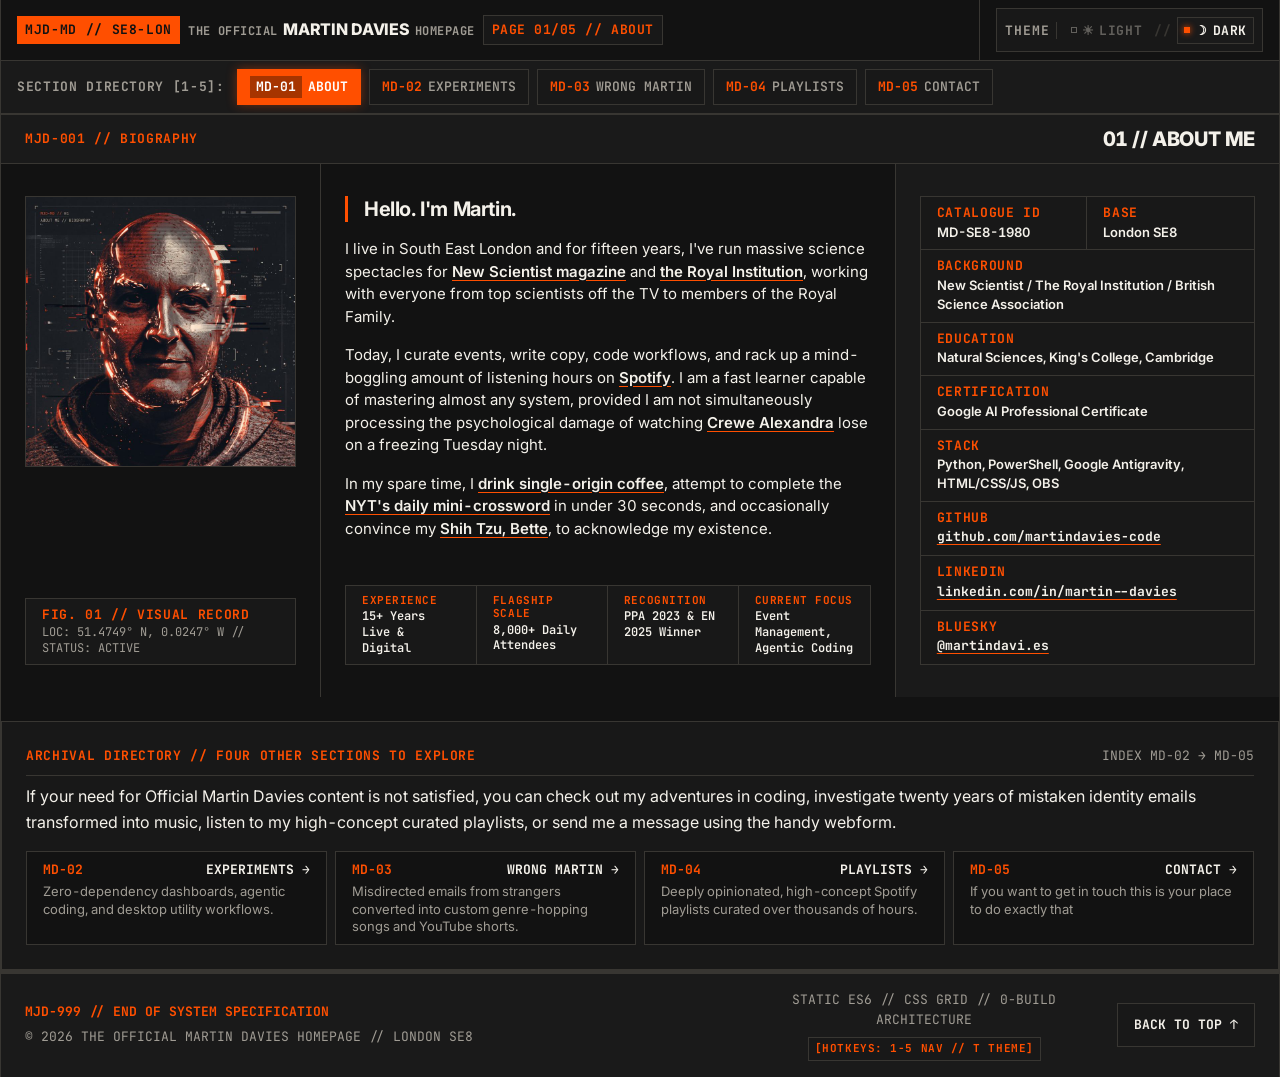
==== index.html @ 9c292e29 "fix(nav): normalise homepage links to root directory and strip /index.html from URL" ====
<!DOCTYPE html>
<html lang="en-GB" data-theme="dark">

<head>
  <meta charset="UTF-8">
  <meta name="viewport" content="width=device-width, initial-scale=1.0">
  <title>The Official Martin Davies Homepage [martindavi.es]</title>
  <meta name="description"
    content="The Official Martin Davies Homepage. London SE8. Science and technology event producer, AI workflow architect, and recipient of misdirected emails.">
  <meta name="theme-color" content="#121212">
  <link rel="canonical" href="https://martindavi.es/">
  <link rel="icon" type="image/jpeg" href="./assets/martin.jpg">
  <link rel="apple-touch-icon" href="./assets/martin.jpg">
  <meta property="og:type" content="website">
  <meta property="og:url" content="https://martindavi.es/">
  <meta property="og:title" content="The Official Martin Davies Homepage [martindavi.es]">
  <meta property="og:description"
    content="The Official Martin Davies Homepage. London SE8. Science and technology event producer, AI workflow architect, and recipient of misdirected emails.">
  <meta property="og:image" content="https://martindavi.es/assets/martin.jpg">
  <meta property="og:site_name" content="The Official Martin Davies Homepage">
  <meta name="twitter:card" content="summary_large_image">
  <meta name="twitter:title" content="The Official Martin Davies Homepage [martindavi.es]">
  <meta name="twitter:description"
    content="The Official Martin Davies Homepage. London SE8. Science and technology event producer, AI workflow architect, and recipient of misdirected emails.">
  <meta name="twitter:image" content="https://martindavi.es/assets/martin.jpg">
  <script type="application/ld+json">
  {
    "@context": "https://schema.org",
    "@type": "Person",
    "@id": "https://martindavi.es/#person",
    "name": "Martin Davies",
    "alternateName": ["Martin J. Davies", "MJD"],
    "url": "https://martindavi.es",
    "image": "https://martindavi.es/assets/martin.jpg",
    "jobTitle": "Head of Events, Content & Production",
    "description": "Head of Events, Content & Production with over 15 years of experience directing flagship science festivals like New Scientist Live and the Royal Institution public programme, alongside Python workflow automation and AI applications.",
    "address": {
      "@type": "PostalAddress",
      "addressLocality": "London",
      "postalCode": "SE8",
      "addressCountry": "GB"
    },
    "alumniOf": {
      "@type": "CollegeOrUniversity",
      "name": "King's College, University of Cambridge",
      "url": "https://www.kings.cam.ac.uk/"
    },
    "hasCredential": [
      {
        "@type": "EducationalOccupationalCredential",
        "name": "Google AI Professional Certificate",
        "credentialCategory": "Professional Certificate"
      }
    ],
    "pastAffiliation": [
      {
        "@type": "Organization",
        "name": "New Scientist",
        "url": "https://www.newscientist.com/"
      },
      {
        "@type": "Organization",
        "name": "The Royal Institution",
        "url": "https://www.rigb.org/"
      },
      {
        "@type": "Organization",
        "name": "British Science Association",
        "url": "https://www.britishscienceassociation.org/"
      }
    ],
    "award": [
      "Consumer Media Event of the Year (PPA Awards 2023) - New Scientist Live",
      "Best Consumer Show (Exhibition News Awards 2025) - New Scientist Live"
    ],
    "knowsAbout": [
      "Event Strategy, Curation & Production",
      "Science Communication & Public Programming",
      "New Scientist Live",
      "B2B Technology & AI Summits",
      "Content & Editorial Strategy",
      "Commercial & Financial Operations",
      "Python Workflow Automation",
      "Live & Hybrid Broadcast Production",
      "Natural Sciences"
    ],
    "sameAs": [
      "https://www.linkedin.com/in/martin--davies/",
      "https://bsky.app/profile/martindavi.es",
      "https://github.com/martindavies-code",
      "https://www.instagram.com/adogcalledbette/"
    ]
  }
  </script>
  <link rel="preconnect" href="https://fonts.googleapis.com">
  <link rel="preconnect" href="https://fonts.gstatic.com" crossorigin>
  <link
    href="https://fonts.googleapis.com/css2?family=Inter:wght@400;600;700;800&family=JetBrains+Mono:wght@400;500;700&display=swap"
    rel="stylesheet">
  <link rel="stylesheet" href="./css/styles.css">
  <script>
    if (typeof window !== 'undefined' && window.location && window.history && window.history.replaceState) {
      if (window.location.pathname.endsWith('/index.html')) {
        try {
          var cleanUrl = window.location.pathname.replace(/\/index\.html$/, '/') + window.location.search + window.location.hash;
          window.history.replaceState(null, '', cleanUrl);
        } catch (_) {}
      }
    }
  </script>
</head>

<body>
  <!-- Top Chassis & Industrial Header -->
  <header class="chassis-header" id="top">
    <div class="chassis-cell chassis-id">
      <span class="catalogue-tag">MJD-MD // SE8-LON</span>
      <h1 class="site-title"><span class="title-prefix">THE OFFICIAL</span> MARTIN DAVIES <span
          class="title-suffix">HOMEPAGE</span></h1>
      <span class="page-status-badge">PAGE 01/05 // ABOUT</span>
    </div>
    <nav class="chassis-cell chassis-nav" aria-label="Main Navigation">
      <span class="nav-dir-label">SECTION DIRECTORY [1-5]:</span>
      <a href="./" class="nav-link active" aria-current="page"><span class="nav-num">MD-01</span> ABOUT</a>
      <a href="./experiments.html" class="nav-link"><span class="nav-num">MD-02</span> EXPERIMENTS</a>
      <a href="./wrong-martin.html" class="nav-link"><span class="nav-num">MD-03</span> WRONG MARTIN</a>
      <a href="./playlists.html" class="nav-link"><span class="nav-num">MD-04</span> PLAYLISTS</a>
      <a href="./contact.html" class="nav-link"><span class="nav-num">MD-05</span> CONTACT</a>
    </nav>
    <div class="chassis-cell chassis-controls">
      <button id="theme-toggle" class="theme-toggle-btn" type="button" role="switch" aria-checked="true"
        aria-label="Dark mode active. Click to switch to light mode." title="Switch to light mode">
        <span class="theme-prefix">THEME</span>
        <span class="theme-switch-frame">
          <span class="theme-opt opt-light inactive" id="theme-opt-light">
            <span class="theme-led" aria-hidden="true"></span>
            <span class="opt-icon">&#9728;</span> LIGHT
          </span>
          <span class="theme-sep" aria-hidden="true">//</span>
          <span class="theme-opt opt-dark active" id="theme-opt-dark">
            <span class="theme-led" aria-hidden="true"></span>
            <span class="opt-icon">&#9789;</span> DARK
          </span>
        </span>
      </button>
    </div>
  </header>

  <main id="main-content">
    <!-- SECTION 01: ABOUT ME -->
    <section id="about" class="grid-section" data-cat="MJD-001">
      <div class="section-header">
        <span class="cat-num">MJD-001 // BIOGRAPHY</span>
        <h2>01 // ABOUT ME</h2>
      </div>

      <div class="about-grid">
        <!-- Column 1: Portrait Column -->
        <div class="about-portrait-col">
          <figure class="about-portrait">
            <img class="portrait-dark" src="./assets/martin.jpg"
              alt="Stylised glitch-art portrait of Martin Davies, bald with a stubbled beard, wearing a knitted hoodie"
              width="800" height="800" loading="lazy" decoding="async">
            <img class="portrait-light" src="./assets/martin-light.jpg"
              alt="Stylised glitch-art portrait of Martin Davies, bald with a stubbled beard, wearing a knitted hoodie, in light colours"
              width="800" height="800" loading="lazy" decoding="async">
          </figure>
          <div class="about-portrait-caption">
            <span class="caption-label">FIG. 01 // VISUAL RECORD</span>
            <span class="caption-meta">LOC: 51.4749&deg; N, 0.0247&deg; W // STATUS: ACTIVE</span>
          </div>
        </div>

        <!-- Column 2: Biography Text & Baseline Telemetry Strip -->
        <div class="about-bio-col">
          <div class="about-bio-body">
            <p class="lead">Hello. I'm Martin.</p>
            <p>
              I live in South East London and for fifteen years, I've run massive science spectacles for <a
                href="https://www.newscientist.com/" target="_blank" rel="noopener noreferrer">New Scientist magazine</a>
              and <a href="https://www.rigb.org/" target="_blank" rel="noopener noreferrer">the Royal Institution</a>,
              working with everyone from top scientists off the TV to members of the Royal Family.
            </p>
            <p>
              Today, I curate events, write copy, code workflows, and rack up a mind-boggling amount of listening hours on
              <a href="https://open.spotify.com/user/darcysarto?si=cfe6327275b54812" target="_blank"
                rel="noopener noreferrer">Spotify</a>. I am a fast learner capable of mastering almost any system,
              provided I am not simultaneously processing the psychological damage of watching <a
                href="https://www.crewealex.net/" target="_blank" rel="noopener noreferrer">Crewe Alexandra</a> lose on a
                freezing Tuesday night.
            </p>
            <p>
              In my spare time, I <a href="https://carnivalcoffee.co.uk/" target="_blank" rel="noopener noreferrer">drink
                single-origin coffee</a>, attempt to complete the <a href="https://www.nytimes.com/crosswords/game/mini"
                target="_blank" rel="noopener noreferrer">NYT's daily mini-crossword</a> in under 30 seconds, and
              occasionally convince my <a href="https://www.instagram.com/adogcalledbette/" target="_blank"
                rel="noopener noreferrer">Shih Tzu, Bette</a>, to acknowledge my existence.
            </p>
          </div>

          <!-- Bottom Telemetry Strip flush with column baselines -->
          <div class="about-telemetry-strip" aria-label="Professional Experience Readouts">
            <div class="telemetry-cell">
              <span class="telemetry-label">EXPERIENCE</span>
              <span class="telemetry-val">15+ Years Live &amp; Digital</span>
            </div>
            <div class="telemetry-cell">
              <span class="telemetry-label">FLAGSHIP SCALE</span>
              <span class="telemetry-val">8,000+ Daily Attendees</span>
            </div>
            <div class="telemetry-cell">
              <span class="telemetry-label">RECOGNITION</span>
              <span class="telemetry-val">PPA 2023 &amp; EN 2025 Winner</span>
            </div>
            <div class="telemetry-cell">
              <span class="telemetry-label">CURRENT FOCUS</span>
              <span class="telemetry-val">Event Management, Agentic Coding</span>
            </div>
          </div>
        </div>

        <!-- Column 3: Compressed Metadata Column -->
        <aside class="about-specs">
          <div class="spec-list">
            <div class="spec-row-split">
              <div class="spec-item">
                <span class="spec-label">CATALOGUE ID</span>
                <span class="spec-val">MD-SE8-1980</span>
              </div>
              <div class="spec-item">
                <span class="spec-label">BASE</span>
                <span class="spec-val">London SE8</span>
              </div>
            </div>
            <div class="spec-item spec-row-full">
              <span class="spec-label">BACKGROUND</span>
              <span class="spec-val">New Scientist / The Royal Institution / British Science Association</span>
            </div>
            <div class="spec-item spec-row-full">
              <span class="spec-label">EDUCATION</span>
              <span class="spec-val">Natural Sciences, King's College, Cambridge</span>
            </div>
            <div class="spec-item spec-row-full">
              <span class="spec-label">CERTIFICATION</span>
              <span class="spec-val">Google AI Professional Certificate</span>
            </div>
            <div class="spec-item spec-row-full">
              <span class="spec-label">STACK</span>
              <span class="spec-val">Python, PowerShell, Google Antigravity, HTML/CSS/JS, OBS</span>
            </div>
            <div class="spec-item spec-row-full">
              <span class="spec-label">GITHUB</span>
              <span class="spec-val"><a href="https://github.com/martindavies-code" target="_blank"
                  rel="noopener noreferrer">github.com/martindavies-code</a></span>
            </div>
            <div class="spec-item spec-row-full">
              <span class="spec-label">LINKEDIN</span>
              <span class="spec-val"><a href="https://www.linkedin.com/in/martin--davies/" target="_blank"
                  rel="noopener noreferrer">linkedin.com/in/martin--davies</a></span>
            </div>
            <div class="spec-item">
              <span class="spec-label">BLUESKY</span>
              <span class="spec-val"><a href="https://bsky.app/profile/martindavi.es" target="_blank"
                  rel="noopener noreferrer">@martindavi.es</a></span>
            </div>
          </div>
        </aside>
      </div>

      <!-- SECTION DIRECTORY GUIDE BOX -->
      <div class="directory-guide-box">
        <div class="dir-header">
          <span class="dir-title">ARCHIVAL DIRECTORY // FOUR OTHER SECTIONS TO EXPLORE</span>
          <span class="dir-meta">INDEX MD-02 &rarr; MD-05</span>
        </div>
        <p>
          If your need for Official Martin Davies content is not satisfied, you can check out my adventures in coding,
          investigate twenty years of mistaken identity emails transformed into music, listen to my high-concept curated
          playlists, or send me a message using the handy webform.
        </p>
        <div class="directory-links-grid">
          <a href="./experiments.html" class="dir-card-link">
            <div class="dir-card-top">
              <span class="dir-card-code">MD-02</span>
              <span class="dir-card-name">EXPERIMENTS &rarr;</span>
            </div>
            <span class="dir-card-desc">Zero-dependency dashboards, agentic coding, and desktop utility
              workflows.</span>
          </a>
          <a href="./wrong-martin.html" class="dir-card-link">
            <div class="dir-card-top">
              <span class="dir-card-code">MD-03</span>
              <span class="dir-card-name">WRONG MARTIN &rarr;</span>
            </div>
            <span class="dir-card-desc">Misdirected emails from strangers converted into custom genre-hopping songs and
              YouTube shorts.</span>
          </a>
          <a href="./playlists.html" class="dir-card-link">
            <div class="dir-card-top">
              <span class="dir-card-code">MD-04</span>
              <span class="dir-card-name">PLAYLISTS &rarr;</span>
            </div>
            <span class="dir-card-desc">Deeply opinionated, high-concept Spotify playlists curated over thousands of
              hours.</span>
          </a>
          <a href="./contact.html" class="dir-card-link">
            <div class="dir-card-top">
              <span class="dir-card-code">MD-05</span>
              <span class="dir-card-name">CONTACT &rarr;</span>
            </div>
            <span class="dir-card-desc">If you want to get in touch this is your place to do exactly that</span>
          </a>
        </div>
      </div>
    </section>
  </main>

  <!-- Technical Footer -->
  <footer class="chassis-footer">
    <div class="footer-left">
      <span class="footer-cat">MJD-999 // END OF SYSTEM SPECIFICATION</span>
      <span class="footer-copy">&copy; 2026 THE OFFICIAL MARTIN DAVIES HOMEPAGE // LONDON SE8</span>
    </div>
    <div class="footer-center">
      <span class="footer-tech">STATIC ES6 // CSS GRID // 0-BUILD ARCHITECTURE</span>
      <span class="footer-key-badge" aria-label="Keyboard shortcuts: Press keys 1 through 5 for navigation, T for theme toggle">[HOTKEYS: 1-5 NAV // T THEME]</span>
    </div>
    <div class="footer-right">
      <a href="#top" class="back-to-top">BACK TO TOP &uarr;</a>
    </div>
  </footer>

  <script src="./js/app.js"></script>
</body>

</html>
---- css/styles.css ----
/* ==========================================================================
   MJD-MD-000 // STYLESHEET SPECIFICATION
   Aesthetic: Bauhaus / 1980s Factory Records / Cassette Futurism
   Zero-bloat, strict 4-level type scale, 4-step spacing, zero-radius
   ========================================================================== */

/* --- Strict Design Tokens --- */
:root {
  /* 4-Step Spacing Scale (8px, 16px, 24px, 32px) */
  --space-xs: 8px;
  --space-sm: 16px;
  --space-md: 24px;
  --space-lg: 32px;

  /* 4-Level Typography Scale */
  --text-title: clamp(1.75rem, 3.5vw, 2.5rem);       /* Page Titles / Primary Section Headers */
  --text-header: clamp(1.1rem, 2vw, 1.25rem);        /* Section Subheaders / Card Titles */
  --text-body: 1rem;                                 /* Base Body / Narrative Prose */
  --text-caption: 0.8125rem;                         /* Monospace Badges, Metadata, Buttons, Tags */

  /* Cohesive Editorial Palette (Light Mode: Warm Archival Paper) */
  --bg-primary: #F4F1EA;
  --bg-secondary: #EAE5DB;
  --bg-card: #FAF8F3;
  --ink-primary: #121212;
  --ink-secondary: #4A4843;
  --border-color: #121212;
  --accent: #FF4F00;                                 /* International Orange */
  --accent-contrast: #FFFFFF;
  --signal-ok: #008F5A;
  --signal-err: #D92B2B;

  /* Typography Stacks */
  --font-sans: 'Inter', -apple-system, BlinkMacSystemFont, 'Helvetica Neue', Arial, sans-serif;
  --font-mono: 'JetBrains Mono', 'SFMono-Regular', Consolas, 'Courier New', monospace;
  --transition-fast: 0.15s ease-in-out;
}

[data-theme="dark"] {
  --bg-primary: #121212;
  --bg-secondary: #1A1A1A;
  --bg-card: #181818;
  --ink-primary: #F4F1EA;
  --ink-secondary: #A09C94;
  --border-color: #383632;
  --accent: #FF4F00;
  --accent-contrast: #121212;
  --signal-ok: #10B981;
  --signal-err: #EF4444;
}

/* --- Global Reset & Strict Bauhaus Enforcement --- */
*, *::before, *::after {
  box-sizing: border-box;
  margin: 0;
  padding: 0;
  border-radius: 0 !important; /* Strict Bauhaus zero-radius */
}

html {
  font-size: 16px;
  scroll-behavior: smooth;
  scroll-padding-top: 60px;
  background-color: var(--bg-primary);
  color: var(--ink-primary);
  overflow-x: hidden;
}

body {
  font-family: var(--font-sans);
  background-color: var(--bg-primary);
  color: var(--ink-primary);
  line-height: 1.6;
  -webkit-font-smoothing: antialiased;
  -moz-osx-font-smoothing: grayscale;
  border-left: 1px solid var(--border-color);
  border-right: 1px solid var(--border-color);
  max-width: 1440px;
  margin: 0 auto;
  min-height: 100vh;
  display: flex;
  flex-direction: column;
  overflow-x: hidden;
  font-variant-numeric: tabular-nums;
}

/* --- Global Utility Classes --- */
.hidden {
  display: none !important;
}

/* --- Chassis Header Bar --- */
.chassis-header {
  position: sticky;
  top: 0;
  z-index: 1000;
  display: grid;
  grid-template-columns: minmax(0, 1fr) auto;
  align-items: stretch;
  background-color: var(--bg-primary);
  border-bottom: 2px solid var(--border-color);
}

.chassis-cell {
  display: flex;
  align-items: center;
  padding: var(--space-xs) var(--space-sm);
  border-right: 1px solid var(--border-color);
}

.chassis-cell:last-child {
  border-right: none;
}

.chassis-id {
  grid-column: 1;
  grid-row: 1;
  gap: var(--space-xs);
  min-width: 0;
}

.chassis-controls {
  grid-column: 2;
  grid-row: 1;
  border-right: none;
  flex-shrink: 0;
  justify-content: flex-end;
}

.catalogue-tag {
  font-family: var(--font-mono);
  font-size: var(--text-caption);
  font-weight: 700;
  background-color: var(--accent);
  color: var(--accent-contrast);
  padding: 4px var(--space-xs);
  letter-spacing: 0.05em;
  white-space: nowrap;
}

.site-title {
  margin: 0;
  font-family: var(--font-sans);
  font-size: var(--text-body);
  font-weight: 800;
  letter-spacing: -0.02em;
  white-space: nowrap;
  display: inline-flex;
  align-items: baseline;
  gap: 0.35em;
  line-height: 1.2;
}

.site-title .title-prefix,
.site-title .title-suffix {
  font-family: var(--font-mono);
  font-size: 0.75em;
  font-weight: 700;
  color: var(--ink-secondary);
  letter-spacing: 0.04em;
}

/* --- Industrial Navigation Bar & Tab Architecture --- */
.chassis-nav {
  grid-column: 1 / -1;
  grid-row: 2;
  border-top: 1px solid var(--border-color);
  border-right: none;
  padding: 8px var(--space-sm);
  gap: var(--space-xs);
  display: flex;
  align-items: center;
  overflow-x: auto;
  white-space: nowrap;
  scrollbar-width: none;
  -ms-overflow-style: none;
  background-color: var(--bg-secondary);
}

.chassis-nav::-webkit-scrollbar {
  display: none;
  width: 0;
  height: 0;
}

.nav-dir-label {
  font-family: var(--font-mono);
  font-size: var(--text-caption);
  font-weight: 700;
  color: var(--ink-secondary);
  letter-spacing: 0.05em;
  padding-right: 4px;
  -webkit-user-select: none;
  user-select: none;
}

.nav-link {
  font-family: var(--font-mono);
  font-size: var(--text-caption);
  font-weight: 600;
  color: var(--ink-secondary);
  text-decoration: none;
  display: inline-flex;
  align-items: center;
  gap: 6px;
  min-height: 36px;
  padding: 4px 12px;
  border: 1px solid var(--border-color);
  background-color: var(--bg-card);
  transition: all var(--transition-fast);
}

.nav-link .nav-num {
  color: var(--accent);
  font-weight: 700;
}

.nav-link:hover, .nav-link:focus {
  color: var(--ink-primary);
  border-color: var(--accent);
  background-color: var(--bg-primary);
}

/* High-Contrast Prominent Active Page Highlight */
.nav-link.active,
.nav-link[aria-current="page"] {
  background-color: var(--accent) !important;
  color: #FFFFFF !important;
  border-color: var(--accent) !important;
  font-weight: 700;
  box-shadow: 0 0 10px rgba(255, 79, 0, 0.4);
}

.nav-link.active .nav-num,
.nav-link[aria-current="page"] .nav-num {
  color: #FFFFFF !important;
  background-color: rgba(0, 0, 0, 0.35);
  padding: 1px 6px;
}

/* Active Page Badge in Chassis Header */
.page-status-badge {
  font-family: var(--font-mono);
  font-size: var(--text-caption);
  font-weight: 700;
  background-color: var(--bg-card);
  color: var(--accent);
  border: 1px solid var(--border-color);
  padding: 4px var(--space-xs);
  letter-spacing: 0.04em;
  white-space: nowrap;
}

/* About Page: Section Directory Guide Box */
.directory-guide-box {
  grid-column: 1 / -1;
  margin-top: var(--space-md);
  padding: var(--space-md);
  border: 1px solid var(--border-color);
  background-color: var(--bg-card);
}

.directory-guide-box .dir-header {
  display: flex;
  justify-content: space-between;
  align-items: center;
  margin-bottom: var(--space-xs);
  border-bottom: 1px solid var(--border-color);
  padding-bottom: var(--space-xs);
}

.directory-guide-box .dir-title {
  font-family: var(--font-mono);
  font-size: var(--text-caption);
  font-weight: 700;
  color: var(--accent);
  letter-spacing: 0.05em;
}

.directory-guide-box .dir-meta {
  font-family: var(--font-mono);
  font-size: var(--text-caption);
  color: var(--ink-secondary);
}

.directory-guide-box p {
  font-size: var(--text-body);
  line-height: 1.6;
  color: var(--ink-primary);
  margin-bottom: var(--space-sm);
}

.directory-links-grid {
  display: grid;
  grid-template-columns: repeat(auto-fit, minmax(220px, 1fr));
  gap: var(--space-xs);
}

.dir-card-link {
  display: flex;
  flex-direction: column;
  padding: var(--space-xs) var(--space-sm);
  border: 1px solid var(--border-color);
  background-color: var(--bg-primary);
  text-decoration: none;
  transition: all var(--transition-fast);
}

.dir-card-link:hover {
  border-color: var(--accent);
  background-color: var(--bg-secondary);
}

.dir-card-link .dir-card-top {
  display: flex;
  justify-content: space-between;
  align-items: baseline;
  margin-bottom: 2px;
}

.dir-card-link .dir-card-code {
  font-family: var(--font-mono);
  font-size: var(--text-caption);
  font-weight: 700;
  color: var(--accent);
}

.dir-card-link .dir-card-name {
  font-family: var(--font-mono);
  font-size: var(--text-caption);
  font-weight: 700;
  color: var(--ink-primary);
}

.dir-card-link .dir-card-desc {
  font-size: 0.8125rem;
  color: var(--ink-secondary);
  line-height: 1.35;
}

/* Mechanical Theme Toggle Button (44px hit area) */
.theme-toggle-btn {
  font-family: var(--font-mono);
  font-size: var(--text-caption);
  font-weight: 700;
  background: var(--bg-card);
  color: var(--ink-primary);
  border: 1px solid var(--border-color);
  min-height: 44px;
  padding: 0 var(--space-xs);
  cursor: pointer;
  display: inline-flex;
  align-items: center;
  gap: 8px;
  letter-spacing: 0.05em;
  transition: border-color var(--transition-fast), background-color var(--transition-fast);
}

.theme-toggle-btn:hover,
.theme-toggle-btn:focus-visible {
  border-color: var(--accent);
  outline: none;
}

.theme-prefix {
  font-size: var(--text-caption);
  color: var(--ink-secondary);
  letter-spacing: 0.08em;
  padding-right: 6px;
  border-right: 1px solid var(--border-color);
  -webkit-user-select: none;
  user-select: none;
}

.theme-switch-frame {
  display: inline-flex;
  align-items: center;
  gap: 6px;
}

.theme-opt {
  display: inline-flex;
  align-items: center;
  gap: 5px;
  padding: 4px 6px;
  font-size: var(--text-caption);
  letter-spacing: 0.04em;
  transition: all var(--transition-fast);
  -webkit-user-select: none;
  user-select: none;
}

.theme-opt.active {
  color: var(--ink-primary);
  background-color: var(--bg-secondary);
  border: 1px solid var(--border-color);
}

.theme-opt.inactive {
  color: var(--ink-secondary);
  opacity: 0.55;
}

.theme-toggle-btn:hover .theme-opt.inactive {
  opacity: 1;
  color: var(--accent);
}

.theme-led {
  display: inline-block;
  width: 6px;
  height: 6px;
  background-color: transparent;
  border: 1px solid var(--ink-secondary);
  transition: all var(--transition-fast);
}

.theme-opt.active .theme-led {
  background-color: var(--accent);
  border-color: var(--accent);
  box-shadow: 0 0 6px var(--accent);
}

.opt-icon {
  font-size: 1em;
  line-height: 1;
}

.theme-sep {
  color: var(--border-color);
  font-size: var(--text-caption);
  -webkit-user-select: none;
  user-select: none;
}

/* --- Main Layout & Grid Sections --- */
main {
  flex: 1;
}

.grid-section {
  border-bottom: 2px solid var(--border-color);
}

/* --- Uniform Section Intros --- */
.section-header {
  display: flex;
  justify-content: space-between;
  align-items: center;
  padding: var(--space-xs) var(--space-md);
  background-color: var(--bg-secondary);
  border-bottom: 1px solid var(--border-color);
  font-family: var(--font-mono);
}

.section-header .cat-num {
  font-size: var(--text-caption);
  font-weight: 700;
  color: var(--accent);
  letter-spacing: 0.05em;
}

.section-header h2 {
  font-family: var(--font-sans);
  font-size: var(--text-header);
  font-weight: 800;
  letter-spacing: -0.02em;
  text-transform: uppercase;
}

.section-intro {
  padding: var(--space-md) var(--space-lg) var(--space-sm);
  background-color: var(--bg-primary);
  border-bottom: 1px solid var(--border-color);
}

.intro-top {
  display: flex;
  justify-content: space-between;
  align-items: center;
  margin-bottom: var(--space-xs);
}

.section-intro .cat-num {
  font-family: var(--font-mono);
  font-size: var(--text-caption);
  font-weight: 700;
  color: var(--accent);
  letter-spacing: 0.05em;
  display: block;
}

.section-intro h2 {
  font-family: var(--font-sans);
  font-size: var(--text-title);
  font-weight: 800;
  letter-spacing: -0.04em;
  text-transform: uppercase;
  margin-bottom: var(--space-xs);
  line-height: 1.1;
  color: var(--ink-primary);
}

.section-intro p {
  font-size: var(--text-body);
  color: var(--ink-primary);
  line-height: 1.65;
  max-width: 82ch;
}

.section-intro code {
  font-family: var(--font-mono);
  font-size: var(--text-caption);
  background-color: var(--bg-secondary);
  color: var(--accent);
  padding: 2px 6px;
  border: 1px solid var(--border-color);
  font-weight: 600;
}

.mono-meta {
  font-family: var(--font-mono);
  font-size: var(--text-caption);
  color: var(--ink-secondary);
  font-weight: 600;
}

.status-indicator {
  font-family: var(--font-mono);
  font-size: var(--text-caption);
  font-weight: 600;
  display: inline-flex;
  align-items: center;
  gap: 6px;
}

.status-indicator::before {
  content: '';
  display: inline-block;
  width: 6px;
  height: 6px;
  background-color: var(--signal-ok);
}

/* --- Section 01: About Grid Layout & Spec List --- */
/* --- Section 01: About Grid Layout & Spec List --- */
.about-grid {
  display: grid;
  grid-template-columns: minmax(260px, 320px) minmax(0, 1.8fr) minmax(280px, 1.2fr);
  align-items: stretch;
  background-color: var(--bg-primary);
}

/* Column 1: Portrait Column */
.about-portrait-col {
  border-right: 1px solid var(--border-color);
  padding: var(--space-lg) var(--space-md);
  background-color: var(--bg-primary);
  display: flex;
  flex-direction: column;
  justify-content: space-between;
  gap: var(--space-md);
}

.about-portrait {
  margin: 0;
  width: 100%;
  border: 1px solid var(--border-color);
  background-color: var(--bg-card);
}

.about-portrait img {
  display: block;
  width: 100%;
  height: auto;
  aspect-ratio: 1 / 1;
  object-fit: cover;
}

.about-portrait-caption {
  border: 1px solid var(--border-color);
  background-color: var(--bg-card);
  padding: var(--space-xs) var(--space-sm);
  display: flex;
  flex-direction: column;
  gap: 2px;
}

.caption-label {
  font-family: var(--font-mono);
  font-size: var(--text-caption);
  font-weight: 700;
  color: var(--accent);
  letter-spacing: 0.05em;
  line-height: 1.2;
}

.caption-meta {
  font-family: var(--font-mono);
  font-size: 0.75rem;
  color: var(--ink-secondary);
  line-height: 1.3;
}

/* Column 2: Biography Text & Horizontal Telemetry Strip */
.about-bio-col {
  border-right: 1px solid var(--border-color);
  padding: var(--space-lg) var(--space-md);
  background-color: var(--bg-primary);
  display: flex;
  flex-direction: column;
  justify-content: space-between;
  gap: var(--space-md);
}

.about-bio-body {
  display: flex;
  flex-direction: column;
  gap: var(--space-sm);
}

.about-bio-body p {
  font-size: 0.9375rem;
  line-height: 1.5;
  color: var(--ink-primary);
}

.about-bio-body .lead {
  font-size: var(--text-header);
  font-weight: 700;
  line-height: 1.3;
  letter-spacing: -0.02em;
  color: var(--ink-primary);
  border-left: 3px solid var(--accent);
  padding-left: var(--space-sm);
}

.about-bio-body a {
  color: var(--ink-primary);
  text-decoration: underline;
  text-decoration-color: var(--accent);
  text-underline-offset: 3px;
  font-weight: 600;
  transition: color var(--transition-fast), text-decoration-color var(--transition-fast);
}

.about-bio-body a:hover {
  color: var(--accent);
}

/* Telemetry Strip */
.about-telemetry-strip {
  display: grid;
  grid-template-columns: repeat(4, 1fr);
  border: 1px solid var(--border-color);
  background-color: var(--bg-card);
  width: 100%;
}

.telemetry-cell {
  padding: var(--space-xs) var(--space-sm);
  border-right: 1px solid var(--border-color);
  display: flex;
  flex-direction: column;
  gap: 2px;
}

.telemetry-cell:last-child {
  border-right: none;
}

.telemetry-label {
  font-family: var(--font-mono);
  font-size: 0.6875rem;
  font-weight: 700;
  color: var(--accent);
  letter-spacing: 0.05em;
  line-height: 1.2;
}

.telemetry-val {
  font-family: var(--font-mono);
  font-size: 0.75rem;
  font-weight: 600;
  color: var(--ink-primary);
  line-height: 1.3;
}

/* Column 3: Metadata Specs Panel */
.about-specs {
  padding: var(--space-lg) var(--space-md);
  background-color: var(--bg-secondary);
  display: flex;
  flex-direction: column;
  justify-content: flex-start;
}

.spec-list {
  border: 1px solid var(--border-color);
  background-color: var(--bg-card);
  display: flex;
  flex-direction: column;
  width: 100%;
}

.spec-row-split {
  display: grid;
  grid-template-columns: 1fr 1fr;
  border-bottom: 1px solid var(--border-color);
}

.spec-row-split .spec-item:first-child {
  border-right: 1px solid var(--border-color);
}

.spec-item {
  display: flex;
  flex-direction: column;
  padding: var(--space-xs) var(--space-sm);
}

.spec-row-full {
  border-bottom: 1px solid var(--border-color);
}

.spec-label {
  font-family: var(--font-mono);
  font-size: var(--text-caption);
  font-weight: 700;
  color: var(--accent);
  letter-spacing: 0.05em;
  line-height: 1.2;
  margin-bottom: 2px;
}

.spec-val {
  font-weight: 600;
  font-size: var(--text-caption);
  color: var(--ink-primary);
  line-height: 1.45;
  overflow-wrap: break-word;
}

.spec-val a {
  color: var(--ink-primary);
  text-decoration: underline;
  text-decoration-color: var(--accent);
  text-underline-offset: 3px;
  font-family: var(--font-mono);
  font-weight: 700;
  overflow-wrap: break-word;
  word-break: break-all;
  transition: color var(--transition-fast);
}

.spec-val a:hover {
  color: var(--accent);
}

/* --- Section 02: Coding Experiments Grid --- */
.projects-grid {
  display: grid;
  grid-template-columns: repeat(3, 1fr);
  background-color: var(--bg-primary);
  border-top: 1px solid var(--border-color);
  border-left: 1px solid var(--border-color);
}

@media (max-width: 1023px) {
  .projects-grid {
    grid-template-columns: 1fr;
  }
}

.project-card {
  background-color: var(--bg-card);
  display: flex;
  flex-direction: column;
  border-right: 1px solid var(--border-color);
  border-bottom: 1px solid var(--border-color);
  transition: outline var(--transition-fast);
}

.project-card:hover {
  outline: 2px solid var(--accent);
  z-index: 2;
}

/* Flagship / Hero styling for Card 1 (Interactive Dashboards) */
.project-card:first-child {
  border-left: 4px solid var(--accent);
}

.project-card:first-child .card-cat::after {
  content: " // FLAGSHIP R&D";
  color: var(--accent);
  font-weight: 700;
}

@media (min-width: 1024px) {
  .project-card:first-child {
    grid-column: 1 / -1;
  }

  .project-card:first-child .card-content {
    display: grid;
    grid-template-columns: 1.15fr 0.85fr;
    grid-template-areas:
      "cat      spec"
      "title    spec"
      "summary  spec"
      "tags     spec";
    gap: var(--space-xs) var(--space-lg);
    align-items: start;
    padding: var(--space-md);
  }

  .project-card:first-child .card-category-tag {
    grid-area: cat;
    margin-bottom: 0;
  }

  .project-card:first-child .card-title {
    grid-area: title;
    font-size: var(--text-subhead);
    margin-bottom: 0;
  }

  .project-card:first-child .card-summary {
    grid-area: summary;
    font-size: var(--text-body);
    line-height: 1.6;
    margin-bottom: 0;
  }

  .project-card:first-child .card-tags {
    grid-area: tags;
    margin-bottom: 0;
  }

  .project-card:first-child .card-details {
    grid-area: spec;
    margin-bottom: 0;
    height: 100%;
    display: flex;
    flex-direction: column;
    justify-content: center;
    background-color: var(--bg-secondary);
    border-left: 3px solid var(--accent);
    padding: var(--space-sm) var(--space-md);
    font-size: var(--text-caption);
    line-height: 1.6;
  }

  .project-card:first-child .card-links {
    grid-template-columns: repeat(4, 1fr);
  }
}

.card-top-bar {
  display: flex;
  justify-content: space-between;
  align-items: center;
  padding: var(--space-xs) var(--space-sm);
  background-color: var(--bg-secondary);
  border-bottom: 1px solid var(--border-color);
  font-family: var(--font-mono);
}

.card-cat-group {
  display: flex;
  align-items: center;
  gap: var(--space-xs);
}

.card-cat {
  font-weight: 700;
  font-size: var(--text-caption);
  color: var(--accent);
}

.card-date {
  color: var(--ink-secondary);
  font-family: var(--font-mono);
  font-size: var(--text-caption);
}

.card-content {
  padding: var(--space-sm);
  flex: 1;
  display: flex;
  flex-direction: column;
}

.card-category-tag {
  font-family: var(--font-mono);
  font-size: var(--text-caption);
  font-weight: 700;
  color: var(--accent);
  letter-spacing: 0.05em;
  text-transform: uppercase;
  margin-bottom: 4px;
}

.card-title {
  font-size: var(--text-header);
  font-weight: 700;
  margin-bottom: var(--space-xs);
  letter-spacing: -0.02em;
  line-height: 1.3;
}

.card-summary {
  font-size: var(--text-body);
  color: var(--ink-primary);
  line-height: 1.5;
  margin-bottom: var(--space-xs);
}

.card-details {
  font-size: var(--text-caption);
  line-height: 1.55;
  color: var(--ink-secondary);
  background-color: var(--bg-secondary);
  border-left: 2px solid var(--accent);
  padding: var(--space-xs) var(--space-sm);
  margin-bottom: var(--space-sm);
  flex: 1;
}

.card-tags {
  display: flex;
  flex-wrap: wrap;
  gap: 6px;
  margin-bottom: var(--space-sm);
}

.tag-pill {
  font-family: var(--font-mono);
  font-size: var(--text-caption);
  background-color: var(--bg-secondary);
  color: var(--ink-primary);
  padding: 2px 6px;
  border: 1px solid var(--border-color);
}

.card-links {
  display: grid;
  grid-template-columns: repeat(auto-fit, minmax(130px, 1fr));
  border-top: 1px solid var(--border-color);
  background-color: var(--border-color);
  gap: 1px;
}

.card-links.single-link {
  grid-template-columns: 1fr;
}

.card-link {
  font-family: var(--font-mono);
  font-size: var(--text-caption);
  font-weight: 700;
  text-decoration: none;
  min-height: 44px;
  padding: var(--space-xs) var(--space-sm);
  text-align: center;
  color: var(--ink-primary);
  background-color: var(--bg-primary);
  transition: all var(--transition-fast);
  display: flex;
  align-items: center;
  justify-content: center;
}

.card-link:hover {
  background-color: var(--ink-primary);
  color: var(--bg-primary);
}

/* --- Section 03: The Wrong Martin Davies (Shorts Gallery) --- */
.shorts-grid {
  display: grid;
  grid-template-columns: repeat(auto-fill, minmax(min(100%, 300px), 1fr));
  background-color: var(--bg-primary);
  border-top: 1px solid var(--border-color);
  border-left: 1px solid var(--border-color);
}

.short-card {
  background-color: var(--bg-card);
  display: flex;
  flex-direction: column;
  border-right: 1px solid var(--border-color);
  border-bottom: 1px solid var(--border-color);
  transition: outline var(--transition-fast);
}

.short-card.featured {
  outline: 2px solid var(--accent);
  position: relative;
  z-index: 2;
}

.featured-stage-ribbon {
  position: absolute;
  top: 0;
  left: 0;
  right: 0;
  background-color: var(--accent);
  color: #FFFFFF;
  font-family: var(--font-mono);
  font-size: var(--text-caption);
  font-weight: 700;
  padding: 6px var(--space-xs);
  text-align: center;
  letter-spacing: 0.05em;
  z-index: 3;
  pointer-events: none;
  border-bottom: 1px solid var(--border-color);
}

.featured-tag {
  display: inline-block;
  background-color: var(--accent);
  color: #FFFFFF;
  font-size: var(--text-caption);
  font-weight: 700;
  padding: 1px 6px;
  margin-left: 6px;
  letter-spacing: 0.05em;
  vertical-align: middle;
}

.short-card-header {
  display: flex;
  justify-content: space-between;
  align-items: center;
  padding: var(--space-xs) var(--space-sm);
  background-color: var(--bg-secondary);
  border-bottom: 1px solid var(--border-color);
  font-family: var(--font-mono);
  font-size: var(--text-caption);
}

.short-index {
  font-weight: 700;
  color: var(--accent);
}

.short-date {
  color: var(--ink-secondary);
}

/* 9:16 Media Stage */
.stage-wrapper {
  position: relative;
  width: 100%;
  aspect-ratio: 9 / 16;
  background-color: #000;
  overflow: hidden;
  border-bottom: 1px solid var(--border-color);
}

.yt-facade {
  position: absolute;
  top: 0;
  left: 0;
  width: 100%;
  height: 100%;
  background: #000;
  border: none;
  padding: 0;
  cursor: pointer;
  display: block;
  overflow: hidden;
  text-align: left;
}

.yt-facade img {
  width: 100%;
  height: 100%;
  object-fit: cover;
  filter: brightness(0.85);
  transition: transform 0.25s ease, filter 0.25s ease;
  display: block;
}

.yt-facade:hover img,
.yt-facade:focus img {
  filter: brightness(1);
  transform: scale(1.03);
}

/* Play Button Overlay */
.play-overlay {
  position: absolute;
  top: 50%;
  left: 50%;
  transform: translate(-50%, -50%);
  display: flex;
  flex-direction: column;
  align-items: center;
  gap: var(--space-xs);
  pointer-events: none;
}

.play-badge {
  background-color: var(--accent);
  color: #FFFFFF;
  font-family: var(--font-mono);
  font-size: var(--text-caption);
  font-weight: 700;
  padding: var(--space-xs) var(--space-sm);
  display: flex;
  align-items: center;
  gap: var(--space-xs);
  border: 1px solid #000000;
  box-shadow: 2px 2px 0 rgba(0, 0, 0, 0.8);
  letter-spacing: 0.05em;
}

.play-icon {
  font-size: var(--text-body);
}

.genre-tag {
  position: absolute;
  bottom: var(--space-xs);
  left: var(--space-xs);
  background-color: rgba(18, 18, 18, 0.9);
  color: var(--accent);
  font-family: var(--font-mono);
  font-size: var(--text-caption);
  font-weight: 700;
  padding: 4px var(--space-xs);
  border: 1px solid var(--accent);
  letter-spacing: 0.04em;
}

/* Submission Card (12th Card in Shorts Grid) */
.stage-wrapper.submission-stage {
  background-color: var(--bg-secondary);
  display: flex;
  flex-direction: column;
  align-items: center;
  justify-content: center;
  position: relative;
  overflow: hidden;
  border-bottom: 1px solid var(--border-color);
}

.submission-terminal {
  display: flex;
  flex-direction: column;
  align-items: center;
  justify-content: center;
  text-align: center;
  padding: var(--space-md);
  width: 100%;
  height: 100%;
}

.terminal-signal-circle {
  width: 64px;
  height: 64px;
  border: 2px solid var(--accent);
  display: flex;
  align-items: center;
  justify-content: center;
  margin-bottom: var(--space-md);
  background: rgba(255, 79, 0, 0.06);
}

.radar-dot {
  color: var(--accent);
  font-size: var(--text-header);
  line-height: 1;
}

.terminal-meta-tag {
  font-family: var(--font-mono);
  font-size: var(--text-caption);
  font-weight: 700;
  color: var(--accent);
  letter-spacing: 0.08em;
  margin-bottom: var(--space-xs);
}

.terminal-callout {
  font-family: var(--font-sans);
  font-size: var(--text-header);
  font-weight: 800;
  color: var(--ink-primary);
  line-height: 1.25;
  letter-spacing: -0.02em;
}

.dispatch-submit-link {
  color: var(--accent);
}

.dispatch-submit-link:hover {
  color: var(--ink-primary);
}

.short-card-body {
  padding: var(--space-sm);
  display: flex;
  flex-direction: column;
  flex: 1;
}

.short-title {
  font-size: var(--text-header);
  font-weight: 700;
  line-height: 1.3;
  margin-bottom: var(--space-xs);
  letter-spacing: -0.02em;
}

.short-recipient {
  font-family: var(--font-mono);
  font-size: var(--text-caption);
  color: var(--ink-secondary);
  margin-bottom: var(--space-xs);
  line-height: 1.4;
  word-break: break-word;
}

.short-recipient strong {
  color: var(--ink-primary);
}

.short-blurb {
  font-size: var(--text-body);
  color: var(--ink-primary);
  line-height: 1.5;
  margin-bottom: var(--space-sm);
  flex: 1;
}

.short-footer {
  border-top: 1px solid var(--border-color);
  padding: var(--space-xs) var(--space-sm);
  background-color: var(--bg-secondary);
}

.yt-fallback-link {
  font-family: var(--font-mono);
  font-size: var(--text-caption);
  font-weight: 700;
  color: var(--ink-primary);
  text-decoration: none;
  min-height: 44px;
  display: inline-flex;
  align-items: center;
  gap: 6px;
  transition: color var(--transition-fast);
}

.yt-fallback-link:hover {
  color: var(--accent);
}

/* --- Section 04: Spotify Playlists Grid --- */
.playlists-grid {
  display: grid;
  grid-template-columns: 1fr;
  background-color: var(--bg-primary);
  border-top: 1px solid var(--border-color);
  border-left: 1px solid var(--border-color);
}

@media (min-width: 640px) {
  .playlists-grid { grid-template-columns: repeat(2, 1fr); }
}

@media (min-width: 1200px) {
  .playlists-grid { grid-template-columns: repeat(4, 1fr); }
}

.playlist-card {
  background-color: var(--bg-card);
  display: flex;
  flex-direction: column;
  border-right: 1px solid var(--border-color);
  border-bottom: 1px solid var(--border-color);
  transition: outline var(--transition-fast);
}

.playlist-card:hover {
  outline: 2px solid var(--accent);
  z-index: 2;
}

.playlist-top-bar {
  display: flex;
  justify-content: space-between;
  align-items: center;
  padding: var(--space-xs) var(--space-sm);
  background-color: var(--bg-secondary);
  border-bottom: 1px solid var(--border-color);
  font-family: var(--font-mono);
  font-size: var(--text-caption);
}

.playlist-cat {
  font-weight: 700;
  color: var(--accent);
}

.playlist-cover-wrapper {
  position: relative;
  width: 100%;
  aspect-ratio: 1 / 1;
  background-color: #000;
  overflow: hidden;
  border-bottom: 1px solid var(--border-color);
}

.playlist-cover-link {
  display: block;
  width: 100%;
  height: 100%;
  cursor: pointer;
}

.playlist-cover-img {
  width: 100%;
  height: 100%;
  object-fit: cover;
  filter: grayscale(0.15) contrast(1.05);
  transition: transform 0.25s ease, filter 0.25s ease;
  display: block;
}

.playlist-card:hover .playlist-cover-img {
  filter: grayscale(0) contrast(1);
  transform: scale(1.02);
}

.playlist-body {
  padding: var(--space-sm);
  display: flex;
  flex-direction: column;
  flex: 1;
}

.playlist-genre {
  font-family: var(--font-mono);
  font-size: var(--text-caption);
  font-weight: 700;
  color: var(--accent);
  letter-spacing: 0.05em;
  text-transform: uppercase;
  margin-bottom: 4px;
}

.playlist-title {
  font-size: var(--text-header);
  font-weight: 700;
  letter-spacing: -0.02em;
  line-height: 1.3;
  margin-bottom: var(--space-xs);
  color: var(--ink-primary);
}

.playlist-desc {
  font-size: var(--text-body);
  color: var(--ink-secondary);
  line-height: 1.5;
  margin-bottom: var(--space-sm);
  flex: 1;
}

.playlist-footer {
  border-top: 1px solid var(--border-color);
  display: grid;
  grid-template-columns: 1fr 1fr;
}

.spotify-preview-btn {
  font-family: var(--font-mono);
  font-size: var(--text-caption);
  font-weight: 700;
  min-height: 44px;
  padding: var(--space-xs) 6px;
  text-align: center;
  color: var(--accent);
  background-color: var(--bg-card);
  border: none;
  border-right: 1px solid var(--border-color);
  cursor: pointer;
  transition: all var(--transition-fast);
  display: inline-flex;
  align-items: center;
  justify-content: center;
  gap: 6px;
  letter-spacing: 0.04em;
}

.spotify-preview-btn:hover {
  background-color: var(--accent);
  color: var(--accent-contrast);
}

.spotify-preview-btn.preview-active {
  background-color: var(--signal-ok);
  color: #FFFFFF;
}

.spotify-embed-iframe {
  width: 100%;
  height: 100%;
  border: none;
  display: block;
}

.spotify-btn {
  font-family: var(--font-mono);
  font-size: var(--text-caption);
  font-weight: 700;
  text-decoration: none;
  min-height: 44px;
  padding: var(--space-xs) var(--space-sm);
  text-align: center;
  color: var(--ink-primary);
  background-color: var(--bg-primary);
  transition: all var(--transition-fast);
  display: flex;
  align-items: center;
  justify-content: center;
  gap: 6px;
}

.spotify-btn:hover {
  background-color: var(--ink-primary);
  color: var(--bg-primary);
}

/* --- Section 05: Contact & Dispatch Layout --- */
.split-grid.contact-layout {
  display: grid;
  grid-template-columns: minmax(0, 3fr) minmax(0, 2fr);
}

.split-grid > .grid-column:first-child {
  border-right: 1px solid var(--border-color);
  padding: var(--space-lg) var(--space-md);
}

.split-grid > .grid-column:last-child {
  padding: var(--space-lg) var(--space-md);
  background-color: var(--bg-secondary);
}

.terminal-panel {
  border: 1px solid var(--border-color);
  background-color: var(--bg-card);
}

.panel-header {
  display: flex;
  justify-content: space-between;
  align-items: center;
  padding: var(--space-xs) var(--space-sm);
  background-color: var(--ink-primary);
  color: var(--bg-primary);
  font-family: var(--font-mono);
  font-size: var(--text-caption);
  font-weight: 700;
  letter-spacing: 0.05em;
}

.panel-header .mono-code {
  color: var(--accent);
}

.industrial-form {
  padding: var(--space-sm);
}

.form-group {
  margin-bottom: var(--space-sm);
}

.form-label {
  display: block;
  font-family: var(--font-mono);
  font-size: var(--text-caption);
  font-weight: 700;
  color: var(--ink-secondary);
  margin-bottom: 6px;
  letter-spacing: 0.04em;
}

.label-code {
  color: var(--accent);
  margin-right: 4px;
}

.form-input, .form-textarea {
  width: 100%;
  font-family: var(--font-sans);
  font-size: var(--text-body);
  min-height: 44px;
  padding: var(--space-xs) var(--space-sm);
  background-color: var(--bg-primary);
  color: var(--ink-primary);
  border: 1px solid var(--border-color);
  outline: none;
  transition: border-color var(--transition-fast), box-shadow var(--transition-fast);
}

.form-input:focus, .form-textarea:focus {
  border-color: var(--accent);
  box-shadow: 0 0 0 1px var(--accent);
}

.form-textarea {
  resize: vertical;
  min-height: 120px;
}

.form-footer {
  margin-top: var(--space-sm);
}

.btn {
  font-family: var(--font-mono);
  font-size: var(--text-caption);
  font-weight: 700;
  text-decoration: none;
  display: inline-flex;
  align-items: center;
  justify-content: center;
  min-height: 48px;
  padding: var(--space-xs) var(--space-md);
  border: 1px solid var(--border-color);
  cursor: pointer;
  letter-spacing: 0.04em;
  transition: all var(--transition-fast);
}

.btn-primary {
  background-color: var(--ink-primary);
  color: var(--bg-primary);
}

.btn-primary:hover, .btn-primary:focus {
  background-color: var(--accent);
  color: var(--accent-contrast);
  border-color: var(--accent);
  box-shadow: 2px 2px 0 var(--border-color);
}

.submit-btn {
  width: 100%;
}

.form-status {
  margin-top: var(--space-sm);
  font-family: var(--font-mono);
  font-size: var(--text-caption);
  font-weight: 700;
  padding: var(--space-xs) var(--space-sm);
  display: none;
  border: 1px solid transparent;
}

.form-status.active {
  display: block;
}

.form-status.status-sending {
  background-color: var(--bg-secondary);
  border-color: var(--accent);
  color: var(--accent);
}

.form-status.status-success {
  background-color: rgba(0, 143, 90, 0.1);
  border-color: var(--signal-ok);
  color: var(--signal-ok);
}

.form-status.status-error {
  background-color: rgba(217, 43, 43, 0.1);
  border-color: var(--signal-err);
  color: var(--signal-err);
}

/* Bluesky Card */
.dossier-card {
  border: 1px solid var(--border-color);
  background-color: var(--bg-card);
}

.dossier-header {
  display: flex;
  justify-content: space-between;
  align-items: center;
  padding: var(--space-xs) var(--space-sm);
  background-color: var(--ink-primary);
  color: var(--bg-primary);
  font-family: var(--font-mono);
  font-size: var(--text-caption);
  font-weight: 700;
  letter-spacing: 0.05em;
}

.dossier-header .badge {
  color: var(--accent);
}

.bsky-card {
  margin-bottom: var(--space-md);
}

.bsky-body {
  padding: var(--space-md);
}

.platform-meta {
  font-family: var(--font-mono);
  font-size: var(--text-caption);
  font-weight: 700;
  color: var(--accent);
  margin-bottom: 4px;
}

.bsky-handle {
  font-size: var(--text-header);
  font-weight: 800;
  letter-spacing: -0.03em;
  margin-bottom: var(--space-xs);
}

.bsky-desc {
  font-size: var(--text-body);
  color: var(--ink-secondary);
  margin-bottom: var(--space-md);
  line-height: 1.5;
}

.bsky-btn {
  width: 100%;
}

.bsky-actions {
  display: flex;
  gap: var(--space-xs);
  flex-wrap: wrap;
}

.bsky-actions .bsky-btn {
  flex: 1 1 auto;
  min-width: 180px;
}

.copy-handle-btn {
  font-family: var(--font-mono);
  font-size: var(--text-caption);
  font-weight: 700;
  padding: 12px var(--space-sm);
  background-color: var(--bg-primary);
  color: var(--ink-primary);
  border: 1px solid var(--border-color);
  cursor: pointer;
  white-space: nowrap;
  letter-spacing: 0.04em;
  transition: all var(--transition-fast);
  min-height: 44px;
}

.copy-handle-btn:hover {
  background-color: var(--accent);
  color: var(--accent-contrast);
  border-color: var(--accent);
}

.copy-handle-btn.copied {
  background-color: var(--signal-ok);
  color: #FFFFFF;
  border-color: var(--signal-ok);
}

/* Notice Box */
.notice-box {
  padding: var(--space-sm);
  background-color: var(--bg-card);
  border: 1px solid var(--border-color);
  border-left: 4px solid var(--accent);
}

.notice-header {
  display: flex;
  align-items: center;
  gap: var(--space-xs);
  margin-bottom: 6px;
  font-family: var(--font-mono);
  font-size: var(--text-caption);
  font-weight: 700;
  color: var(--accent);
}

.hazard-symbol {
  font-size: var(--text-body);
}

.notice-text {
  font-size: var(--text-body);
  line-height: 1.5;
  color: var(--ink-primary);
  margin-bottom: 6px;
}

.notice-sub {
  font-size: var(--text-caption);
  line-height: 1.45;
  color: var(--ink-secondary);
  font-family: var(--font-mono);
}

/* --- Chassis Footer --- */
.chassis-footer {
  display: grid;
  grid-template-columns: 2fr 1fr auto;
  align-items: center;
  padding: var(--space-sm) var(--space-md);
  background-color: var(--bg-secondary);
  border-top: 2px solid var(--border-color);
  font-family: var(--font-mono);
  font-size: var(--text-caption);
  gap: var(--space-sm);
}

.footer-left {
  display: flex;
  flex-direction: column;
  gap: 4px;
}

.footer-cat {
  font-weight: 700;
  color: var(--accent);
}

.footer-copy {
  color: var(--ink-secondary);
}

.footer-center {
  display: flex;
  flex-direction: column;
  align-items: center;
  gap: 4px;
}

.footer-tech {
  color: var(--ink-secondary);
  text-align: center;
}

.footer-key-badge {
  font-family: var(--font-mono);
  font-size: 0.6875rem;
  font-weight: 700;
  color: var(--accent);
  background-color: var(--bg-card);
  border: 1px solid var(--border-color);
  padding: 2px 6px;
  letter-spacing: 0.05em;
  display: inline-block;
  margin-top: 2px;
}

.back-to-top {
  font-weight: 700;
  color: var(--ink-primary);
  text-decoration: none;
  min-height: 44px;
  padding: 0 var(--space-sm);
  border: 1px solid var(--border-color);
  background-color: var(--bg-card);
  transition: all var(--transition-fast);
  white-space: nowrap;
  display: inline-flex;
  align-items: center;
  justify-content: center;
}

.back-to-top:hover {
  background-color: var(--ink-primary);
  color: var(--bg-primary);
}

/* Loading & Empty States */
.loading-state {
  grid-column: 1 / -1;
  padding: var(--space-lg) var(--space-md);
  text-align: center;
  font-family: var(--font-mono);
  font-size: var(--text-caption);
  color: var(--ink-secondary);
  background-color: var(--bg-card);
}

/* ==========================================================================
   Stage 5: Responsive Layout, Touch & Cross-Device Adaptation
   Tiers: Mobile (320px-639px), Tablet (640px-1023px), Desktop (1024px-1535px), Widescreen (1536px+)
   ========================================================================== */

/* --- Minimalist Industrial Scrollbar Styling --- */
* {
  scrollbar-width: thin;
  scrollbar-color: var(--border-color) transparent;
}

::-webkit-scrollbar {
  width: 6px;
  height: 6px;
}

::-webkit-scrollbar-track {
  background: transparent;
}

::-webkit-scrollbar-thumb {
  background-color: var(--border-color);
}

::-webkit-scrollbar-thumb:hover {
  background-color: var(--accent);
}

/* Tablet & Mobile (< 1024px) */
@media (max-width: 1023px) {
  .chassis-nav {
    padding: 0 var(--space-xs);
    gap: var(--space-xs);
  }
  .about-grid {
    grid-template-columns: 1fr;
  }
  .about-portrait-col,
  .about-bio-col {
    border-right: none;
    border-bottom: 1px solid var(--border-color);
    padding: var(--space-md);
  }
  .about-portrait {
    max-width: 320px;
  }
  .about-telemetry-strip {
    grid-template-columns: repeat(2, 1fr);
  }
  .telemetry-cell:nth-child(2) {
    border-right: none;
  }
  .telemetry-cell:nth-child(1),
  .telemetry-cell:nth-child(2) {
    border-bottom: 1px solid var(--border-color);
  }
  .about-specs {
    padding: var(--space-md);
  }
  .split-grid.contact-layout {
    grid-template-columns: 1fr;
  }
  .split-grid > .grid-column:first-child {
    border-right: none;
    border-bottom: 1px solid var(--border-color);
    padding: var(--space-md);
  }
  .split-grid > .grid-column:last-child {
    padding: var(--space-md);
  }
  .chassis-footer {
    grid-template-columns: 1fr;
    text-align: left;
  }
  .footer-tech {
    text-align: left;
  }
}

/* Mobile (< 640px) */
@media (max-width: 639px) {
  body {
    border-left: none;
    border-right: none;
  }
  .chassis-id {
    flex-wrap: wrap;
    gap: 4px;
    padding: var(--space-xs);
  }
  .chassis-controls {
    padding: var(--space-xs);
  }
  .site-title {
    white-space: normal;
    display: inline;
    line-height: 1.25;
    font-size: var(--text-caption);
  }
  .page-status-badge {
    font-size: 0.6875rem;
    padding: 2px 6px;
    max-width: 100%;
    overflow: hidden;
    text-overflow: ellipsis;
  }
  .theme-prefix {
    display: none;
  }
  .theme-toggle-btn {
    padding: 0 6px;
    gap: 4px;
    min-height: 40px;
  }
  .theme-opt {
    padding: 3px 5px;
    font-size: 0.75rem;
    gap: 3px;
  }
  .section-intro {
    padding: var(--space-sm);
  }
  .section-header {
    padding: var(--space-xs) var(--space-sm);
  }
  .about-portrait-col,
  .about-bio-col,
  .about-specs,
  .split-grid > .grid-column:first-child,
  .split-grid > .grid-column:last-child {
    padding: var(--space-sm);
  }
  .card-content {
    padding: var(--space-xs);
  }
  .card-links {
    grid-template-columns: 1fr;
  }
  .card-link {
    border-right: none;
    border-bottom: 1px solid var(--border-color);
  }
  .card-link:last-child {
    border-bottom: none;
  }
}

/* Extra small mobile (< 480px) */
@media (max-width: 480px) {
  .chassis-controls {
    padding: 4px 6px;
  }
  .theme-toggle-btn {
    padding: 0 4px;
  }
  .theme-opt {
    font-size: 0.6875rem;
    letter-spacing: 0.02em;
    padding: 2px 4px;
  }
  .playlist-footer {
    grid-template-columns: 1fr;
  }
  .spotify-preview-btn {
    border-right: none;
    border-bottom: 1px solid var(--border-color);
  }
}

/* Widescreen (>= 1536px) */
@media (min-width: 1536px) {
  body {
    box-shadow: 0 0 50px rgba(0, 0, 0, 0.05);
  }
}

/* Theme-specific portrait */
.about-portrait .portrait-light { display: block; }
.about-portrait .portrait-dark { display: none; }
[data-theme="dark"] .about-portrait .portrait-light { display: none; }
[data-theme="dark"] .about-portrait .portrait-dark { display: block; }

/* Mobile Navigation Overflow Remediation (Viewport <= 768px) */
@media screen and (max-width: 768px) {
  /* Step 10: Constrain Header and Navigation Wrapper Dimensions */
  .chassis-header {
    width: 100%;
    max-width: 100vw;
    overflow-x: hidden;
  }

  .chassis-nav {
    width: 100%;
    max-width: 100vw;
    overflow-x: hidden;
    padding: 0.75rem 1rem;
    /* Step 11: Eliminate Horizontal Overflow on the Navigation List */
    display: flex;
    flex-direction: column;
    min-width: 0;
    margin: 0;
    gap: 0.5rem;
    white-space: normal;
  }

  /* Step 12: Ensure Individual Menu Items and Links Wrap and Fit Within the Viewport */
  .chassis-nav .nav-link {
    display: flex;
    width: 100%;
    max-width: 100%;
    white-space: normal;
    overflow-wrap: break-word;
    word-break: break-word;
    justify-content: flex-start;
    padding: 0.75rem 1rem;
    min-height: 44px;
    border-bottom: 1px solid var(--border-color);
  }

  .chassis-nav .nav-link:last-child {
    border-bottom: none;
  }

  .chassis-nav .nav-dir-label {
    display: block;
    margin-bottom: 4px;
    font-size: var(--text-caption);
  }

  .chassis-nav .nav-link.active,
  .chassis-nav .nav-link[aria-current="page"] {
    border-left: 4px solid var(--accent);
    border-color: var(--accent) !important;
    background-color: var(--accent) !important;
    color: #FFFFFF !important;
  }

  .chassis-nav .nav-link:last-child.active,
  .chassis-nav .nav-link:last-child[aria-current="page"] {
    border-bottom: none;
  }
}
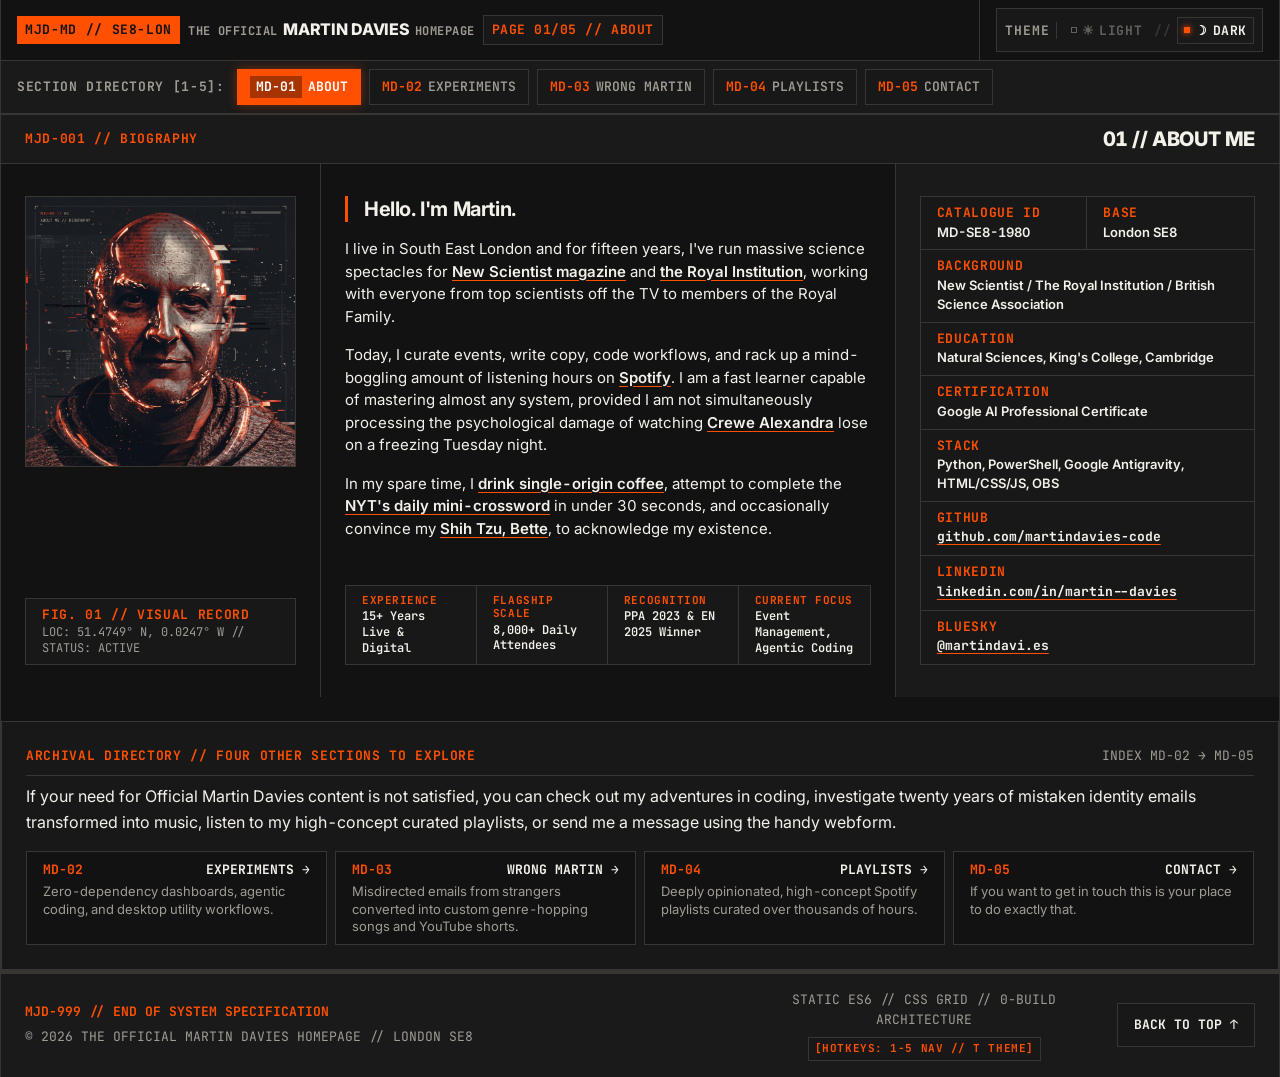
==== commit fd6a0b25: "copy: add full stop to contact directory card description" ====
--- a/index.html
+++ b/index.html
@@ -308,7 +308,7 @@
               <span class="dir-card-code">MD-05</span>
               <span class="dir-card-name">CONTACT &rarr;</span>
             </div>
-            <span class="dir-card-desc">If you want to get in touch this is your place to do exactly that</span>
+            <span class="dir-card-desc">If you want to get in touch this is your place to do exactly that.</span>
           </a>
         </div>
       </div>
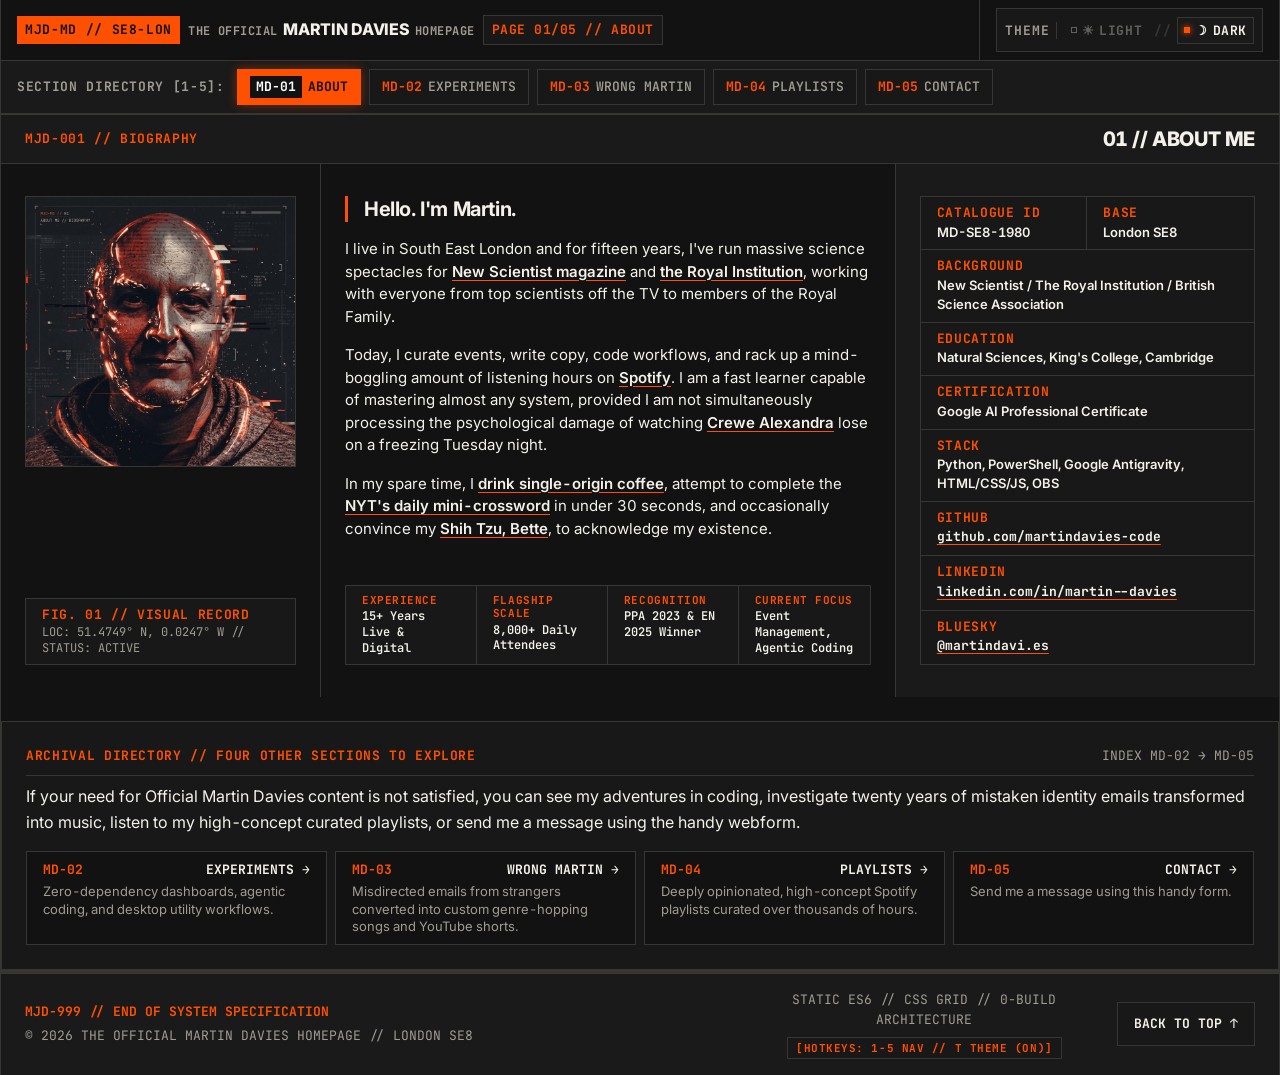
==== commit 25c54399: "Improve accessibility, responsiveness, contrast and form semantics (Audit priorities 1-5)" ====
--- a/index.html
+++ b/index.html
@@ -4,6 +4,15 @@
 <head>
   <meta charset="UTF-8">
   <meta name="viewport" content="width=device-width, initial-scale=1.0">
+  <!-- Google tag (gtag.js) -->
+  <script async src="https://www.googletagmanager.com/gtag/js?id=G-SB3W9F0DFW"></script>
+  <script>
+    window.dataLayer = window.dataLayer || [];
+    function gtag(){dataLayer.push(arguments);}
+    gtag('js', new Date());
+
+    gtag('config', 'G-SB3W9F0DFW');
+  </script>
   <title>The Official Martin Davies Homepage [martindavi.es]</title>
   <meta name="description"
     content="The Official Martin Davies Homepage. London SE8. Science and technology event producer, AI workflow architect, and recipient of misdirected emails.">
@@ -11,12 +20,16 @@
   <link rel="canonical" href="https://martindavi.es/">
   <link rel="icon" type="image/jpeg" href="./assets/martin.jpg">
   <link rel="apple-touch-icon" href="./assets/martin.jpg">
+  <link rel="manifest" href="./site.webmanifest">
   <meta property="og:type" content="website">
   <meta property="og:url" content="https://martindavi.es/">
   <meta property="og:title" content="The Official Martin Davies Homepage [martindavi.es]">
   <meta property="og:description"
     content="The Official Martin Davies Homepage. London SE8. Science and technology event producer, AI workflow architect, and recipient of misdirected emails.">
   <meta property="og:image" content="https://martindavi.es/assets/martin.jpg">
+  <meta property="og:image:width" content="800">
+  <meta property="og:image:height" content="800">
+  <meta property="og:image:alt" content="Stylised glitch-art portrait of Martin Davies">
   <meta property="og:site_name" content="The Official Martin Davies Homepage">
   <meta name="twitter:card" content="summary_large_image">
   <meta name="twitter:title" content="The Official Martin Davies Homepage [martindavi.es]">
@@ -26,69 +39,84 @@
   <script type="application/ld+json">
   {
     "@context": "https://schema.org",
-    "@type": "Person",
-    "@id": "https://martindavi.es/#person",
-    "name": "Martin Davies",
-    "alternateName": ["Martin J. Davies", "MJD"],
-    "url": "https://martindavi.es",
-    "image": "https://martindavi.es/assets/martin.jpg",
-    "jobTitle": "Head of Events, Content & Production",
-    "description": "Head of Events, Content & Production with over 15 years of experience directing flagship science festivals like New Scientist Live and the Royal Institution public programme, alongside Python workflow automation and AI applications.",
-    "address": {
-      "@type": "PostalAddress",
-      "addressLocality": "London",
-      "postalCode": "SE8",
-      "addressCountry": "GB"
-    },
-    "alumniOf": {
-      "@type": "CollegeOrUniversity",
-      "name": "King's College, University of Cambridge",
-      "url": "https://www.kings.cam.ac.uk/"
-    },
-    "hasCredential": [
+    "@graph": [
       {
-        "@type": "EducationalOccupationalCredential",
-        "name": "Google AI Professional Certificate",
-        "credentialCategory": "Professional Certificate"
-      }
-    ],
-    "pastAffiliation": [
-      {
-        "@type": "Organization",
-        "name": "New Scientist",
-        "url": "https://www.newscientist.com/"
+        "@type": "WebSite",
+        "@id": "https://martindavi.es/#website",
+        "url": "https://martindavi.es",
+        "name": "The Official Martin Davies Homepage",
+        "description": "The Official Martin Davies Homepage. London SE8. Science and technology event producer, AI workflow architect, and recipient of misdirected emails.",
+        "publisher": {
+          "@id": "https://martindavi.es/#person"
+        },
+        "inLanguage": "en-GB"
       },
       {
-        "@type": "Organization",
-        "name": "The Royal Institution",
-        "url": "https://www.rigb.org/"
-      },
-      {
-        "@type": "Organization",
-        "name": "British Science Association",
-        "url": "https://www.britishscienceassociation.org/"
+        "@type": "Person",
+        "@id": "https://martindavi.es/#person",
+        "name": "Martin Davies",
+        "alternateName": ["Martin J. Davies", "MJD"],
+        "url": "https://martindavi.es",
+        "image": "https://martindavi.es/assets/martin.jpg",
+        "jobTitle": "Head of Events, Content & Production",
+        "description": "Head of Events, Content & Production with over 15 years of experience directing flagship science festivals like New Scientist Live and the Royal Institution public programme, alongside Python workflow automation and AI applications.",
+        "address": {
+          "@type": "PostalAddress",
+          "addressLocality": "London",
+          "postalCode": "SE8",
+          "addressCountry": "GB"
+        },
+        "alumniOf": {
+          "@type": "CollegeOrUniversity",
+          "name": "King's College, University of Cambridge",
+          "url": "https://www.kings.cam.ac.uk/"
+        },
+        "hasCredential": [
+          {
+            "@type": "EducationalOccupationalCredential",
+            "name": "Google AI Professional Certificate",
+            "credentialCategory": "Professional Certificate"
+          }
+        ],
+        "pastAffiliation": [
+          {
+            "@type": "Organization",
+            "name": "New Scientist",
+            "url": "https://www.newscientist.com/"
+          },
+          {
+            "@type": "Organization",
+            "name": "The Royal Institution",
+            "url": "https://www.rigb.org/"
+          },
+          {
+            "@type": "Organization",
+            "name": "British Science Association",
+            "url": "https://www.britishscienceassociation.org/"
+          }
+        ],
+        "award": [
+          "Consumer Media Event of the Year (PPA Awards 2023) - New Scientist Live",
+          "Best Consumer Show (Exhibition News Awards 2025) - New Scientist Live"
+        ],
+        "knowsAbout": [
+          "Event Strategy, Curation & Production",
+          "Science Communication & Public Programming",
+          "New Scientist Live",
+          "B2B Technology & AI Summits",
+          "Content & Editorial Strategy",
+          "Commercial & Financial Operations",
+          "Python Workflow Automation",
+          "Live & Hybrid Broadcast Production",
+          "Natural Sciences"
+        ],
+        "sameAs": [
+          "https://www.linkedin.com/in/martin--davies/",
+          "https://bsky.app/profile/martindavi.es",
+          "https://github.com/martindavies-code",
+          "https://www.instagram.com/adogcalledbette/"
+        ]
       }
-    ],
-    "award": [
-      "Consumer Media Event of the Year (PPA Awards 2023) - New Scientist Live",
-      "Best Consumer Show (Exhibition News Awards 2025) - New Scientist Live"
-    ],
-    "knowsAbout": [
-      "Event Strategy, Curation & Production",
-      "Science Communication & Public Programming",
-      "New Scientist Live",
-      "B2B Technology & AI Summits",
-      "Content & Editorial Strategy",
-      "Commercial & Financial Operations",
-      "Python Workflow Automation",
-      "Live & Hybrid Broadcast Production",
-      "Natural Sciences"
-    ],
-    "sameAs": [
-      "https://www.linkedin.com/in/martin--davies/",
-      "https://bsky.app/profile/martindavi.es",
-      "https://github.com/martindavies-code",
-      "https://www.instagram.com/adogcalledbette/"
     ]
   }
   </script>
@@ -100,17 +128,19 @@
   <link rel="stylesheet" href="./css/styles.css">
   <script>
     if (typeof window !== 'undefined' && window.location && window.history && window.history.replaceState) {
-      if (window.location.pathname.endsWith('/index.html')) {
-        try {
-          var cleanUrl = window.location.pathname.replace(/\/index\.html$/, '/') + window.location.search + window.location.hash;
-          window.history.replaceState(null, '', cleanUrl);
-        } catch (_) {}
+      var p = window.location.pathname;
+      if (p.endsWith('/index.html')) {
+        try { window.history.replaceState(null, '', p.replace(/\/index\.html$/, '/') + window.location.search + window.location.hash); } catch (_) {}
+      } else if (p.endsWith('.html')) {
+        try { window.history.replaceState(null, '', p.replace(/\.html$/, '') + window.location.search + window.location.hash); } catch (_) {}
       }
     }
   </script>
 </head>
 
 <body>
+  <a href="#main-content" class="skip-link">Skip to main content</a>
+
   <!-- Top Chassis & Industrial Header -->
   <header class="chassis-header" id="top">
     <div class="chassis-cell chassis-id">
@@ -122,10 +152,10 @@
     <nav class="chassis-cell chassis-nav" aria-label="Main Navigation">
       <span class="nav-dir-label">SECTION DIRECTORY [1-5]:</span>
       <a href="./" class="nav-link active" aria-current="page"><span class="nav-num">MD-01</span> ABOUT</a>
-      <a href="./experiments.html" class="nav-link"><span class="nav-num">MD-02</span> EXPERIMENTS</a>
-      <a href="./wrong-martin.html" class="nav-link"><span class="nav-num">MD-03</span> WRONG MARTIN</a>
-      <a href="./playlists.html" class="nav-link"><span class="nav-num">MD-04</span> PLAYLISTS</a>
-      <a href="./contact.html" class="nav-link"><span class="nav-num">MD-05</span> CONTACT</a>
+      <a href="./experiments" class="nav-link"><span class="nav-num">MD-02</span> EXPERIMENTS</a>
+      <a href="./wrong-martin" class="nav-link"><span class="nav-num">MD-03</span> WRONG MARTIN</a>
+      <a href="./playlists" class="nav-link"><span class="nav-num">MD-04</span> PLAYLISTS</a>
+      <a href="./contact" class="nav-link"><span class="nav-num">MD-05</span> CONTACT</a>
     </nav>
     <div class="chassis-cell chassis-controls">
       <button id="theme-toggle" class="theme-toggle-btn" type="button" role="switch" aria-checked="true"
@@ -146,7 +176,7 @@
     </div>
   </header>
 
-  <main id="main-content">
+  <main id="main-content" tabindex="-1">
     <!-- SECTION 01: ABOUT ME -->
     <section id="about" class="grid-section" data-cat="MJD-001">
       <div class="section-header">
@@ -160,10 +190,10 @@
           <figure class="about-portrait">
             <img class="portrait-dark" src="./assets/martin.jpg"
               alt="Stylised glitch-art portrait of Martin Davies, bald with a stubbled beard, wearing a knitted hoodie"
-              width="800" height="800" loading="lazy" decoding="async">
+              width="800" height="800" decoding="async" loading="eager">
             <img class="portrait-light" src="./assets/martin-light.jpg"
               alt="Stylised glitch-art portrait of Martin Davies, bald with a stubbled beard, wearing a knitted hoodie, in light colours"
-              width="800" height="800" loading="lazy" decoding="async">
+              width="800" height="800" decoding="async" loading="eager">
           </figure>
           <div class="about-portrait-caption">
             <span class="caption-label">FIG. 01 // VISUAL RECORD</span>
@@ -274,12 +304,12 @@
           <span class="dir-meta">INDEX MD-02 &rarr; MD-05</span>
         </div>
         <p>
-          If your need for Official Martin Davies content is not satisfied, you can check out my adventures in coding,
+          If your need for Official Martin Davies content is not satisfied, you can see my adventures in coding,
           investigate twenty years of mistaken identity emails transformed into music, listen to my high-concept curated
           playlists, or send me a message using the handy webform.
         </p>
         <div class="directory-links-grid">
-          <a href="./experiments.html" class="dir-card-link">
+          <a href="./experiments" class="dir-card-link">
             <div class="dir-card-top">
               <span class="dir-card-code">MD-02</span>
               <span class="dir-card-name">EXPERIMENTS &rarr;</span>
@@ -287,7 +317,7 @@
             <span class="dir-card-desc">Zero-dependency dashboards, agentic coding, and desktop utility
               workflows.</span>
           </a>
-          <a href="./wrong-martin.html" class="dir-card-link">
+          <a href="./wrong-martin" class="dir-card-link">
             <div class="dir-card-top">
               <span class="dir-card-code">MD-03</span>
               <span class="dir-card-name">WRONG MARTIN &rarr;</span>
@@ -295,7 +325,7 @@
             <span class="dir-card-desc">Misdirected emails from strangers converted into custom genre-hopping songs and
               YouTube shorts.</span>
           </a>
-          <a href="./playlists.html" class="dir-card-link">
+          <a href="./playlists" class="dir-card-link">
             <div class="dir-card-top">
               <span class="dir-card-code">MD-04</span>
               <span class="dir-card-name">PLAYLISTS &rarr;</span>
@@ -303,12 +333,12 @@
             <span class="dir-card-desc">Deeply opinionated, high-concept Spotify playlists curated over thousands of
               hours.</span>
           </a>
-          <a href="./contact.html" class="dir-card-link">
+          <a href="./contact" class="dir-card-link">
             <div class="dir-card-top">
               <span class="dir-card-code">MD-05</span>
               <span class="dir-card-name">CONTACT &rarr;</span>
             </div>
-            <span class="dir-card-desc">If you want to get in touch this is your place to do exactly that.</span>
+            <span class="dir-card-desc">Send me a message using this handy form.</span>
           </a>
         </div>
       </div>
@@ -323,7 +353,7 @@
     </div>
     <div class="footer-center">
       <span class="footer-tech">STATIC ES6 // CSS GRID // 0-BUILD ARCHITECTURE</span>
-      <span class="footer-key-badge" aria-label="Keyboard shortcuts: Press keys 1 through 5 for navigation, T for theme toggle">[HOTKEYS: 1-5 NAV // T THEME]</span>
+      <button id="hotkeys-toggle-btn" class="footer-key-badge hotkeys-toggle-btn" type="button" role="switch" aria-checked="true" aria-label="Keyboard shortcuts: Press 1-5 for navigation, T for theme toggle. Currently active. Click to disable.">[HOTKEYS: 1-5 NAV // T THEME (ON)]</button>
     </div>
     <div class="footer-right">
       <a href="#top" class="back-to-top">BACK TO TOP &uarr;</a>
--- a/css/styles.css
+++ b/css/styles.css
@@ -26,9 +26,10 @@
   --ink-secondary: #4A4843;
   --border-color: #121212;
   --accent: #FF4F00;                                 /* International Orange */
-  --accent-contrast: #FFFFFF;
-  --signal-ok: #008F5A;
-  --signal-err: #D92B2B;
+  --accent-contrast: #121212;                        /* WCAG AA (5.74:1) on International Orange */
+  --accent-text: #B83800;                            /* WCAG AA (5.20:1) on warm archival paper */
+  --signal-ok: #00754A;                              /* WCAG AA (4.65:1) on warm archival paper */
+  --signal-err: #C02020;                             /* WCAG AA (5.20:1) on warm archival paper */
 
   /* Typography Stacks */
   --font-sans: 'Inter', -apple-system, BlinkMacSystemFont, 'Helvetica Neue', Arial, sans-serif;
@@ -45,6 +46,7 @@
   --border-color: #383632;
   --accent: #FF4F00;
   --accent-contrast: #121212;
+  --accent-text: #FF4F00;                            /* WCAG AA (5.74:1) on matte cassette carbon */
   --signal-ok: #10B981;
   --signal-err: #EF4444;
 }
@@ -89,13 +91,60 @@
   display: none !important;
 }
 
+.visually-hidden {
+  position: absolute !important;
+  width: 1px !important;
+  height: 1px !important;
+  padding: 0 !important;
+  margin: -1px !important;
+  overflow: hidden !important;
+  clip: rect(0, 0, 0, 0) !important;
+  white-space: nowrap !important;
+  border: 0 !important;
+}
+
+/* --- Skip to Main Content Link (Keyboard Navigation) --- */
+.skip-link {
+  position: absolute;
+  top: -100px;
+  left: var(--space-sm);
+  z-index: 9999;
+  background-color: var(--accent);
+  color: var(--accent-contrast);
+  padding: 8px 16px;
+  font-family: var(--font-mono);
+  font-size: var(--text-caption);
+  font-weight: 700;
+  text-decoration: none;
+  border: 2px solid var(--border-color);
+  box-shadow: 2px 2px 0 var(--border-color);
+  transition: top var(--transition-fast);
+}
+
+.skip-link:focus,
+.skip-link:focus-visible {
+  top: var(--space-xs);
+  outline: 2px solid var(--border-color);
+  outline-offset: 2px;
+}
+
+main:focus {
+  outline: none;
+}
+
+/* Form Placeholders High Contrast */
+::placeholder {
+  color: var(--ink-secondary);
+  opacity: 1;
+}
+
 /* --- Chassis Header Bar --- */
 .chassis-header {
   position: sticky;
   top: 0;
   z-index: 1000;
-  display: grid;
-  grid-template-columns: minmax(0, 1fr) auto;
+  display: flex;
+  flex-wrap: wrap;
   align-items: stretch;
   background-color: var(--bg-primary);
   border-bottom: 2px solid var(--border-color);
@@ -105,26 +154,27 @@
   display: flex;
   align-items: center;
   padding: var(--space-xs) var(--space-sm);
-  border-right: 1px solid var(--border-color);
-}
-
-.chassis-cell:last-child {
-  border-right: none;
 }
 
 .chassis-id {
-  grid-column: 1;
-  grid-row: 1;
+  order: 1;
+  flex: 1 1 auto;
+  display: flex;
+  flex-wrap: wrap;
+  align-items: center;
   gap: var(--space-xs);
   min-width: 0;
+  border-right: 1px solid var(--border-color);
 }
 
 .chassis-controls {
-  grid-column: 2;
-  grid-row: 1;
+  order: 2;
+  flex: 0 0 auto;
+  margin-left: auto;
+  display: flex;
+  align-items: center;
+  justify-content: flex-end;
   border-right: none;
-  flex-shrink: 0;
-  justify-content: flex-end;
 }
 
 .catalogue-tag {
@@ -162,18 +212,16 @@
 
 /* --- Industrial Navigation Bar & Tab Architecture --- */
 .chassis-nav {
-  grid-column: 1 / -1;
-  grid-row: 2;
+  order: 3;
+  width: 100%;
+  flex: 1 0 100%;
   border-top: 1px solid var(--border-color);
   border-right: none;
   padding: 8px var(--space-sm);
   gap: var(--space-xs);
   display: flex;
   align-items: center;
-  overflow-x: auto;
-  white-space: nowrap;
-  scrollbar-width: none;
-  -ms-overflow-style: none;
+  flex-wrap: wrap;
   background-color: var(--bg-secondary);
 }
 
@@ -211,7 +259,7 @@
 }
 
 .nav-link .nav-num {
-  color: var(--accent);
+  color: var(--accent-text);
   font-weight: 700;
 }
 
@@ -225,7 +273,7 @@
 .nav-link.active,
 .nav-link[aria-current="page"] {
   background-color: var(--accent) !important;
-  color: #FFFFFF !important;
+  color: var(--accent-contrast) !important;
   border-color: var(--accent) !important;
   font-weight: 700;
   box-shadow: 0 0 10px rgba(255, 79, 0, 0.4);
@@ -234,7 +282,7 @@
 .nav-link.active .nav-num,
 .nav-link[aria-current="page"] .nav-num {
   color: #FFFFFF !important;
-  background-color: rgba(0, 0, 0, 0.35);
+  background-color: #121212 !important;
   padding: 1px 6px;
 }
 
@@ -244,7 +292,7 @@
   font-size: var(--text-caption);
   font-weight: 700;
   background-color: var(--bg-card);
-  color: var(--accent);
+  color: var(--accent-text);
   border: 1px solid var(--border-color);
   padding: 4px var(--space-xs);
   letter-spacing: 0.04em;
@@ -306,7 +354,9 @@
   transition: all var(--transition-fast);
 }
 
-.dir-card-link:hover {
+.dir-card-link:hover,
+.dir-card-link:focus,
+.dir-card-link:focus-visible {
   border-color: var(--accent);
   background-color: var(--bg-secondary);
 }
@@ -778,11 +828,14 @@
   flex-direction: column;
   border-right: 1px solid var(--border-color);
   border-bottom: 1px solid var(--border-color);
+  outline-offset: -2px;
   transition: outline var(--transition-fast);
 }
 
-.project-card:hover {
+.project-card:hover,
+.project-card:focus-within {
   outline: 2px solid var(--accent);
+  outline-offset: -2px;
   z-index: 2;
 }
 
@@ -992,11 +1045,15 @@
   flex-direction: column;
   border-right: 1px solid var(--border-color);
   border-bottom: 1px solid var(--border-color);
+  outline-offset: -2px;
   transition: outline var(--transition-fast);
 }
 
-.short-card.featured {
+.short-card.featured,
+.short-card:hover,
+.short-card:focus-within {
   outline: 2px solid var(--accent);
+  outline-offset: -2px;
   position: relative;
   z-index: 2;
 }
@@ -1007,7 +1064,7 @@
   left: 0;
   right: 0;
   background-color: var(--accent);
-  color: #FFFFFF;
+  color: var(--accent-contrast);
   font-family: var(--font-mono);
   font-size: var(--text-caption);
   font-weight: 700;
@@ -1022,7 +1079,7 @@
 .featured-tag {
   display: inline-block;
   background-color: var(--accent);
-  color: #FFFFFF;
+  color: var(--accent-contrast);
   font-size: var(--text-caption);
   font-weight: 700;
   padding: 1px 6px;
@@ -1106,7 +1163,7 @@
 
 .play-badge {
   background-color: var(--accent);
-  color: #FFFFFF;
+  color: var(--accent-contrast);
   font-family: var(--font-mono);
   font-size: var(--text-caption);
   font-weight: 700;
@@ -1285,11 +1342,14 @@
   flex-direction: column;
   border-right: 1px solid var(--border-color);
   border-bottom: 1px solid var(--border-color);
+  outline-offset: -2px;
   transition: outline var(--transition-fast);
 }
 
-.playlist-card:hover {
+.playlist-card:hover,
+.playlist-card:focus-within {
   outline: 2px solid var(--accent);
+  outline-offset: -2px;
   z-index: 2;
 }
 
@@ -1685,6 +1745,16 @@
   border-color: var(--signal-ok);
 }
 
+[data-theme="dark"] .copy-handle-btn.copied {
+  color: #121212;
+}
+
+.copy-handle-btn.copy-failed {
+  background-color: var(--bg-card);
+  color: var(--signal-err);
+  border-color: var(--signal-err);
+}
+
 /* Notice Box */
 .notice-box {
   padding: var(--space-sm);
@@ -1766,13 +1836,30 @@
   font-family: var(--font-mono);
   font-size: 0.6875rem;
   font-weight: 700;
-  color: var(--accent);
+  color: var(--accent-text);
   background-color: var(--bg-card);
   border: 1px solid var(--border-color);
-  padding: 2px 6px;
+  padding: 3px 8px;
   letter-spacing: 0.05em;
   display: inline-block;
   margin-top: 2px;
+  cursor: pointer;
+  transition: all var(--transition-fast);
+}
+
+.hotkeys-toggle-btn:hover,
+.hotkeys-toggle-btn:focus-visible {
+  border-color: var(--accent);
+  color: var(--ink-primary);
+  background-color: var(--bg-secondary);
+  outline: 2px solid var(--accent);
+  outline-offset: 2px;
+}
+
+.hotkeys-toggle-btn[aria-checked="false"] {
+  opacity: 0.65;
+  color: var(--ink-secondary);
+  border-style: dashed;
 }
 
 .back-to-top {
@@ -1885,19 +1972,27 @@
   }
 }
 
-/* Mobile (< 640px) */
-@media (max-width: 639px) {
+/* Mobile & Small Tablets (<= 640px) */
+@media (max-width: 640px) {
   body {
     border-left: none;
     border-right: none;
   }
   .chassis-id {
+    width: 100%;
+    flex: 1 0 100%;
+    border-right: none;
+    border-bottom: 1px solid var(--border-color);
     flex-wrap: wrap;
     gap: 4px;
     padding: var(--space-xs);
   }
   .chassis-controls {
+    width: 100%;
+    flex: 1 0 100%;
+    border-bottom: 1px solid var(--border-color);
     padding: var(--space-xs);
+    justify-content: flex-end;
   }
   .site-title {
     white-space: normal;
@@ -1908,9 +2003,10 @@
   .page-status-badge {
     font-size: 0.6875rem;
     padding: 2px 6px;
-    max-width: 100%;
-    overflow: hidden;
-    text-overflow: ellipsis;
+    max-width: none;
+    overflow: visible;
+    text-overflow: clip;
+    white-space: nowrap;
   }
   .theme-prefix {
     display: none;
@@ -1988,21 +2084,41 @@
 [data-theme="dark"] .about-portrait .portrait-light { display: none; }
 [data-theme="dark"] .about-portrait .portrait-dark { display: block; }
 
-/* Mobile Navigation Overflow Remediation (Viewport <= 768px) */
-@media screen and (max-width: 768px) {
-  /* Step 10: Constrain Header and Navigation Wrapper Dimensions */
+/* Responsive Navigation Architecture */
+/* Compact wrapping directory pills for tablet/intermediate viewports (481px - 1024px) */
+@media (min-width: 481px) and (max-width: 1024px) {
+  .chassis-nav {
+    display: flex;
+    flex-direction: row;
+    flex-wrap: wrap;
+    align-items: center;
+    padding: 8px var(--space-sm);
+    gap: var(--space-xs);
+    white-space: normal;
+  }
+
+  .chassis-nav .nav-link {
+    display: inline-flex;
+    width: auto;
+    max-width: 100%;
+    min-height: 36px;
+    padding: 4px 12px;
+    border: 1px solid var(--border-color);
+    white-space: nowrap;
+  }
+}
+
+/* Preserved full-width 5-row directory for phone screens (<= 480px) */
+@media screen and (max-width: 480px) {
   .chassis-header {
     width: 100%;
     max-width: 100vw;
-    overflow-x: hidden;
   }
 
   .chassis-nav {
     width: 100%;
     max-width: 100vw;
-    overflow-x: hidden;
     padding: 0.75rem 1rem;
-    /* Step 11: Eliminate Horizontal Overflow on the Navigation List */
     display: flex;
     flex-direction: column;
     min-width: 0;
@@ -2011,7 +2127,6 @@
     white-space: normal;
   }
 
-  /* Step 12: Ensure Individual Menu Items and Links Wrap and Fit Within the Viewport */
   .chassis-nav .nav-link {
     display: flex;
     width: 100%;
@@ -2022,11 +2137,7 @@
     justify-content: flex-start;
     padding: 0.75rem 1rem;
     min-height: 44px;
-    border-bottom: 1px solid var(--border-color);
-  }
-
-  .chassis-nav .nav-link:last-child {
-    border-bottom: none;
+    border: 1px solid var(--border-color);
   }
 
   .chassis-nav .nav-dir-label {
@@ -2037,15 +2148,17 @@
 
   .chassis-nav .nav-link.active,
   .chassis-nav .nav-link[aria-current="page"] {
-    border-left: 4px solid var(--accent);
+    border-left: 4px solid var(--border-color);
     border-color: var(--accent) !important;
     background-color: var(--accent) !important;
+    color: var(--accent-contrast) !important;
+  }
+
+  .chassis-nav .nav-link.active .nav-num,
+  .chassis-nav .nav-link[aria-current="page"] .nav-num {
+    background-color: #121212 !important;
     color: #FFFFFF !important;
-  }
-
-  .chassis-nav .nav-link:last-child.active,
-  .chassis-nav .nav-link:last-child[aria-current="page"] {
-    border-bottom: none;
-  }
-}
-
+    padding: 1px 6px;
+  }
+}
+
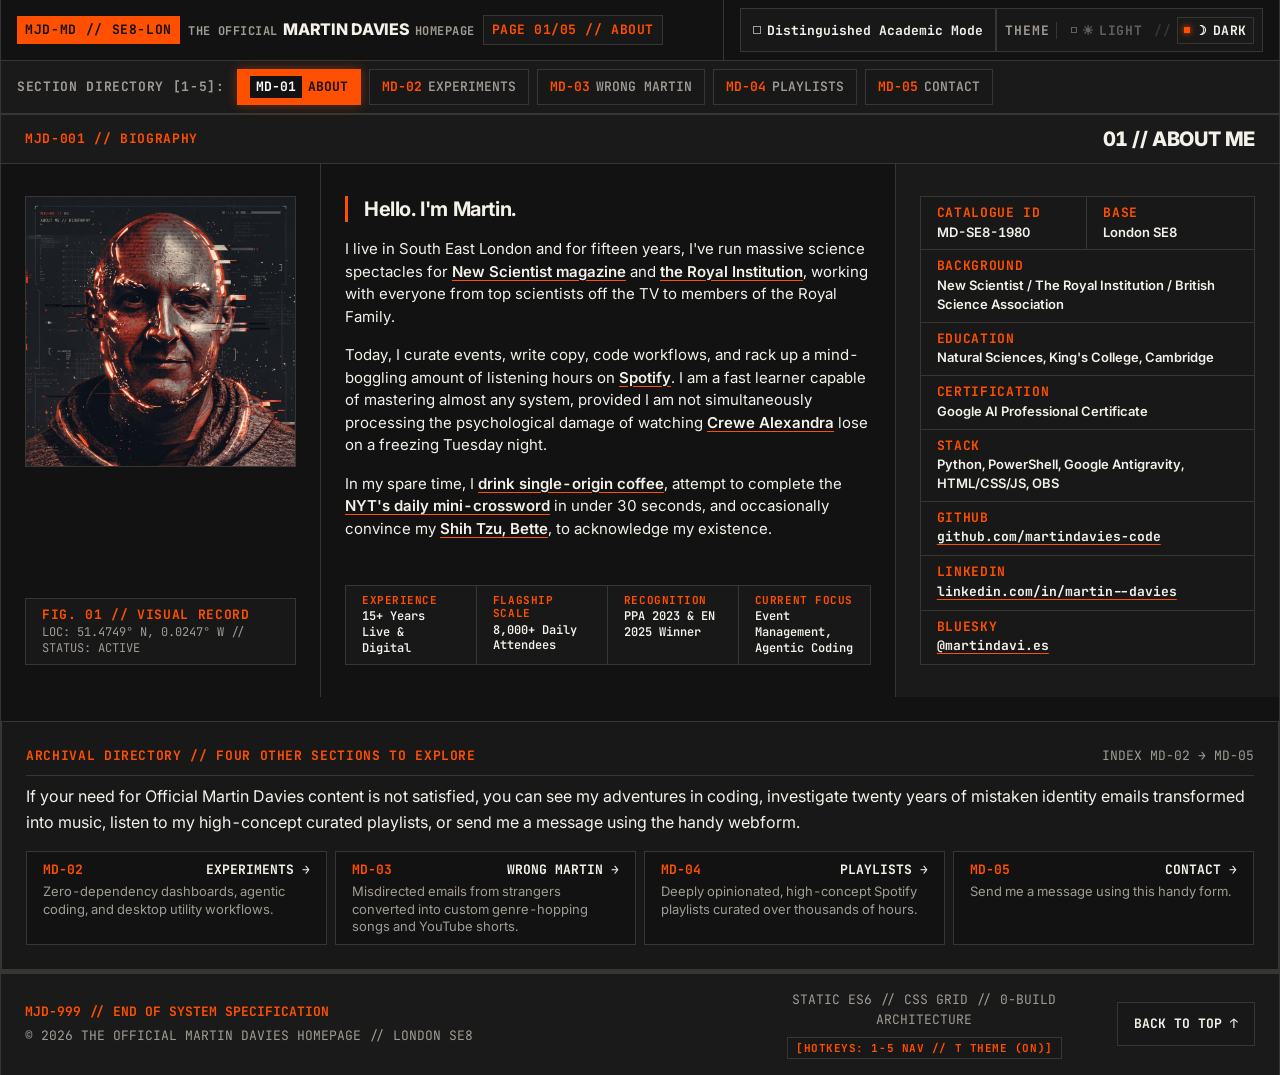
==== commit 863b569d: "feat: add Distinguished Academic Mode toggle and minimalist stylesheet" ====
--- a/index.html
+++ b/index.html
@@ -18,8 +18,20 @@
     content="The Official Martin Davies Homepage. London SE8. Science and technology event producer, AI workflow architect, and recipient of misdirected emails.">
   <meta name="theme-color" content="#121212">
   <link rel="canonical" href="https://martindavi.es/">
-  <link rel="icon" type="image/jpeg" href="./assets/martin.jpg">
-  <link rel="apple-touch-icon" href="./assets/martin.jpg">
+  <script>
+    (function() {
+      var isAcad = false;
+      try {
+        if (localStorage.getItem('mjd_academic_mode') === 'true') {
+          isAcad = true;
+          document.documentElement.classList.add('academic-mode');
+        }
+      } catch (_) {}
+      var fav = isAcad ? './assets/martin-academic.jpg' : './assets/martin.jpg';
+      document.write('<link rel="icon" type="image/jpeg" href="' + fav + '">');
+      document.write('<link rel="apple-touch-icon" href="' + fav + '">');
+    })();
+  </script>
   <link rel="manifest" href="./site.webmanifest">
   <meta property="og:type" content="website">
   <meta property="og:url" content="https://martindavi.es/">
@@ -126,7 +138,15 @@
     href="https://fonts.googleapis.com/css2?family=Inter:wght@400;600;700;800&family=JetBrains+Mono:wght@400;500;700&display=swap"
     rel="stylesheet">
   <link rel="stylesheet" href="./css/styles.css">
+  <link rel="stylesheet" href="./css/academic.css">
   <script>
+    (function() {
+      try {
+        if (localStorage.getItem('mjd_academic_mode') === 'true') {
+          document.documentElement.classList.add('academic-mode');
+        }
+      } catch (_) {}
+    })();
     if (typeof window !== 'undefined' && window.location && window.history && window.history.replaceState) {
       var p = window.location.pathname;
       if (p.endsWith('/index.html')) {
@@ -158,6 +178,11 @@
       <a href="./contact" class="nav-link"><span class="nav-num">MD-05</span> CONTACT</a>
     </nav>
     <div class="chassis-cell chassis-controls">
+      <button id="academic-toggle" class="academic-toggle-btn" type="button" role="switch" aria-pressed="false"
+        aria-label="Distinguished Academic Mode. Click to switch to plain academic mode." title="Switch to Distinguished Academic Mode">
+        <span class="academic-status-dot" aria-hidden="true"></span>
+        <span class="academic-toggle-label">Distinguished Academic Mode</span>
+      </button>
       <button id="theme-toggle" class="theme-toggle-btn" type="button" role="switch" aria-checked="true"
         aria-label="Dark mode active. Click to switch to light mode." title="Switch to light mode">
         <span class="theme-prefix">THEME</span>
@@ -188,12 +213,26 @@
         <!-- Column 1: Portrait Column -->
         <div class="about-portrait-col">
           <figure class="about-portrait">
-            <img class="portrait-dark" src="./assets/martin.jpg"
-              alt="Stylised glitch-art portrait of Martin Davies, bald with a stubbled beard, wearing a knitted hoodie"
-              width="800" height="800" decoding="async" loading="eager">
-            <img class="portrait-light" src="./assets/martin-light.jpg"
-              alt="Stylised glitch-art portrait of Martin Davies, bald with a stubbled beard, wearing a knitted hoodie, in light colours"
-              width="800" height="800" decoding="async" loading="eager">
+            <script>
+              (function() {
+                var isAcad = false;
+                try { isAcad = (localStorage.getItem('mjd_academic_mode') === 'true'); } catch (_) {}
+                if (isAcad) {
+                  document.write('<img class="portrait-academic" src="./assets/martin-academic.jpg" alt="Portrait of Martin Davies in academic mode" width="360" height="360" decoding="async">');
+                } else {
+                  document.write('<img class="portrait-dark" src="./assets/martin.jpg" alt="Stylised glitch-art portrait of Martin Davies, bald with a stubbled beard, wearing a knitted hoodie" width="800" height="800" decoding="async" loading="eager">');
+                  document.write('<img class="portrait-light" src="./assets/martin-light.jpg" alt="Stylised glitch-art portrait of Martin Davies, bald with a stubbled beard, wearing a knitted hoodie, in light colours" width="800" height="800" decoding="async" loading="eager">');
+                }
+              })();
+            </script>
+            <noscript>
+              <img class="portrait-dark" src="./assets/martin.jpg"
+                alt="Stylised glitch-art portrait of Martin Davies, bald with a stubbled beard, wearing a knitted hoodie"
+                width="800" height="800" decoding="async" loading="eager">
+              <img class="portrait-light" src="./assets/martin-light.jpg"
+                alt="Stylised glitch-art portrait of Martin Davies, bald with a stubbled beard, wearing a knitted hoodie, in light colours"
+                width="800" height="800" decoding="async" loading="eager">
+            </noscript>
           </figure>
           <div class="about-portrait-caption">
             <span class="caption-label">FIG. 01 // VISUAL RECORD</span>
--- a/css/styles.css
+++ b/css/styles.css
@@ -906,7 +906,7 @@
   }
 
   .project-card:first-child .card-links {
-    grid-template-columns: repeat(4, 1fr);
+    grid-template-columns: repeat(3, 1fr);
   }
 }
 
@@ -1009,6 +1009,10 @@
   grid-template-columns: 1fr;
 }
 
+.card-links.quad-links {
+  grid-template-columns: repeat(2, 1fr);
+}
+
 .card-link {
   font-family: var(--font-mono);
   font-size: var(--text-caption);
@@ -1028,6 +1032,13 @@
 .card-link:hover {
   background-color: var(--ink-primary);
   color: var(--bg-primary);
+}
+
+.card-link.card-link-static,
+.card-link.card-link-static:hover {
+  color: var(--ink-secondary);
+  background-color: var(--bg-secondary);
+  cursor: default;
 }
 
 /* --- Section 03: The Wrong Martin Davies (Shorts Gallery) --- */
--- a/css/academic.css
+++ b/css/academic.css
@@ -0,0 +1,860 @@
+/* ==========================================================================
+   DISTINGUISHED ACADEMIC MODE STYLESHEET
+   Aesthetic: Motherfucking Website / Berkshire Hathaway / 1990s York Academic
+   Pure browser defaults: Times New Roman serif, single column, black text on
+   white background, standard blue/purple underlined links, no animations.
+   ========================================================================== */
+
+html.academic-mode,
+html.academic-mode body {
+  background-color: #FFFFFF !important;
+  color: #000000 !important;
+  font-family: "Times New Roman", Times, Georgia, serif !important;
+  font-size: 16px !important;
+  line-height: 1.5 !important;
+  margin: 0 !important;
+  padding: 0 !important;
+  max-width: 800px !important;
+  border-left: none !important;
+  border-right: none !important;
+  display: block !important;
+  text-transform: none !important;
+  letter-spacing: normal !important;
+}
+
+html.academic-mode *,
+html.academic-mode *::before,
+html.academic-mode *::after {
+  box-sizing: border-box !important;
+  font-family: inherit !important;
+  animation: none !important;
+  transition: none !important;
+  transform: none !important;
+  box-shadow: none !important;
+  text-shadow: none !important;
+  border-radius: 0 !important;
+  letter-spacing: normal !important;
+}
+
+/* Page Container Padding */
+html.academic-mode body {
+  padding: 16px 20px 40px 20px !important;
+}
+
+/* Links: standard browser blue / purple */
+html.academic-mode a,
+html.academic-mode a:link {
+  color: #0000EE !important;
+  text-decoration: underline !important;
+  background: transparent !important;
+  font-weight: normal !important;
+}
+
+html.academic-mode a:visited {
+  color: #551A8B !important;
+}
+
+html.academic-mode a:hover,
+html.academic-mode a:focus {
+  color: #0000EE !important;
+  text-decoration: underline !important;
+  background: transparent !important;
+}
+
+/* Top Academic Bar & Controls */
+html.academic-mode .chassis-header {
+  position: static !important;
+  display: block !important;
+  background: transparent !important;
+  border: none !important;
+  border-bottom: 2px solid #000000 !important;
+  padding: 0 0 12px 0 !important;
+  margin-bottom: 20px !important;
+}
+
+html.academic-mode .chassis-cell {
+  display: block !important;
+  padding: 0 !important;
+  border: none !important;
+  margin-bottom: 8px !important;
+}
+
+html.academic-mode .catalogue-tag,
+html.academic-mode .page-status-badge {
+  display: inline-block !important;
+  font-family: "Times New Roman", Times, serif !important;
+  font-size: 0.9rem !important;
+  background: transparent !important;
+  color: #000000 !important;
+  border: 1px solid #000000 !important;
+  padding: 2px 6px !important;
+  margin-bottom: 6px !important;
+}
+
+html.academic-mode .site-title {
+  display: block !important;
+  font-size: 1.8rem !important;
+  font-weight: bold !important;
+  margin: 6px 0 !important;
+  text-transform: none !important;
+}
+
+html.academic-mode .site-title .title-prefix,
+html.academic-mode .site-title .title-suffix {
+  font-size: 1rem !important;
+  font-weight: normal !important;
+  color: #000000 !important;
+}
+
+/* Chassis Controls: Keep toggle buttons accessible & clean */
+html.academic-mode .chassis-controls {
+  display: flex !important;
+  align-items: center !important;
+  gap: 12px !important;
+  margin: 8px 0 !important;
+}
+
+/* Distinguished Academic Mode Toggle Button */
+.academic-toggle-btn {
+  font-family: var(--font-mono, monospace);
+  font-size: var(--text-caption, 0.8125rem);
+  font-weight: 700;
+  background: var(--bg-card, #FAF8F3);
+  color: var(--ink-primary, #121212);
+  border: 1px solid var(--border-color, #121212);
+  min-height: 44px;
+  padding: 0 12px;
+  cursor: pointer;
+  display: inline-flex;
+  align-items: center;
+  gap: 6px;
+  text-decoration: none;
+  transition: border-color var(--transition-fast, 0.15s), background-color var(--transition-fast, 0.15s);
+}
+
+.academic-toggle-btn:hover,
+.academic-toggle-btn:focus-visible {
+  border-color: var(--accent, #FF4F00);
+  outline: none;
+}
+
+.academic-toggle-btn .academic-status-dot {
+  display: inline-block;
+  width: 8px;
+  height: 8px;
+  background-color: transparent;
+  border: 1px solid var(--ink-secondary, #4A4843);
+}
+
+.academic-toggle-btn[aria-pressed="true"] .academic-status-dot {
+  background-color: var(--accent, #FF4F00);
+  border-color: var(--accent, #FF4F00);
+  box-shadow: 0 0 6px var(--accent, #FF4F00);
+}
+
+/* In academic mode: plain browser button styling */
+html.academic-mode .academic-toggle-btn {
+  font-family: "Times New Roman", Times, serif !important;
+  font-size: 1rem !important;
+  font-weight: bold !important;
+  background: #EFEFEF !important;
+  color: #000000 !important;
+  border: 2px outset #767676 !important;
+  padding: 4px 10px !important;
+  min-height: auto !important;
+  cursor: pointer !important;
+}
+
+html.academic-mode .academic-toggle-btn:active {
+  border-style: inset !important;
+}
+
+html.academic-mode .academic-toggle-btn .academic-status-dot {
+  display: none !important;
+}
+
+/* Theme toggle in academic mode */
+html.academic-mode #theme-toggle {
+  display: none !important;
+}
+
+/* Navigation as a simple list / horizontal bar */
+html.academic-mode .chassis-nav {
+  display: block !important;
+  background: transparent !important;
+  border: none !important;
+  padding: 8px 0 !important;
+  margin: 6px 0 !important;
+}
+
+html.academic-mode .nav-dir-label {
+  display: inline !important;
+  font-weight: bold !important;
+  color: #000000 !important;
+}
+
+html.academic-mode .nav-link {
+  display: inline !important;
+  background: transparent !important;
+  border: none !important;
+  color: #0000EE !important;
+  text-decoration: underline !important;
+  padding: 0 6px !important;
+  min-height: auto !important;
+  font-weight: normal !important;
+}
+
+html.academic-mode .nav-link.active,
+html.academic-mode .nav-link[aria-current="page"] {
+  background: transparent !important;
+  color: #000000 !important;
+  font-weight: bold !important;
+  text-decoration: none !important;
+  box-shadow: none !important;
+}
+
+html.academic-mode .nav-link .nav-num {
+  color: inherit !important;
+  background: transparent !important;
+  padding: 0 !important;
+  font-weight: normal !important;
+}
+
+/* Headings & Main Layout */
+html.academic-mode main {
+  display: block !important;
+}
+
+html.academic-mode .grid-section {
+  display: block !important;
+  border: none !important;
+  margin-bottom: 30px !important;
+}
+
+html.academic-mode .section-header,
+html.academic-mode .section-intro {
+  display: block !important;
+  background: transparent !important;
+  border: none !important;
+  padding: 0 0 12px 0 !important;
+  margin-bottom: 12px !important;
+}
+
+html.academic-mode .cat-num,
+html.academic-mode .mono-meta {
+  display: block !important;
+  font-size: 0.9rem !important;
+  color: #444444 !important;
+  margin-bottom: 4px !important;
+}
+
+html.academic-mode h1,
+html.academic-mode h2,
+html.academic-mode h3,
+html.academic-mode h4 {
+  color: #000000 !important;
+  font-weight: bold !important;
+  text-transform: none !important;
+  margin-top: 14px !important;
+  margin-bottom: 8px !important;
+}
+
+html.academic-mode h2 {
+  font-size: 1.4rem !important;
+  border-bottom: 1px solid #CCCCCC !important;
+  padding-bottom: 4px !important;
+}
+
+html.academic-mode h3 {
+  font-size: 1.15rem !important;
+}
+
+html.academic-mode p {
+  color: #000000 !important;
+  font-size: 1rem !important;
+  line-height: 1.5 !important;
+  margin: 10px 0 !important;
+  max-width: none !important;
+}
+
+html.academic-mode .lead {
+  font-size: 1.1rem !important;
+  font-weight: bold !important;
+  border-left: none !important;
+  padding-left: 0 !important;
+}
+
+/* SECTION 01: ABOUT ME in Academic Mode */
+html.academic-mode .about-grid {
+  display: block !important;
+  background: transparent !important;
+}
+
+html.academic-mode .about-portrait-col,
+html.academic-mode .about-bio-col,
+html.academic-mode .about-specs {
+  display: block !important;
+  padding: 0 !important;
+  border: none !important;
+  background: transparent !important;
+  margin-bottom: 20px !important;
+}
+
+html.academic-mode .about-portrait {
+  border: 1px solid #888888 !important;
+  background: transparent !important;
+  max-width: 360px !important;
+  margin: 12px 0 !important;
+}
+
+html.academic-mode .about-portrait img {
+  max-width: 100% !important;
+  height: auto !important;
+  aspect-ratio: auto !important;
+}
+
+html.academic-mode .about-portrait .portrait-dark,
+html.academic-mode .about-portrait .portrait-light {
+  display: none !important;
+}
+
+html.academic-mode .about-portrait .portrait-academic {
+  display: block !important;
+}
+
+html.academic-mode .about-portrait-caption {
+  border: none !important;
+  background: transparent !important;
+  padding: 4px 0 !important;
+  font-size: 0.85rem !important;
+  color: #444444 !important;
+}
+
+html.academic-mode .caption-label,
+html.academic-mode .caption-meta {
+  display: inline !important;
+  color: #444444 !important;
+  font-size: 0.85rem !important;
+}
+
+html.academic-mode .about-telemetry-strip {
+  display: block !important;
+  border: 1px solid #888888 !important;
+  background: #F9F9F9 !important;
+  padding: 8px 12px !important;
+  margin: 16px 0 !important;
+}
+
+html.academic-mode .telemetry-cell {
+  display: block !important;
+  border: none !important;
+  padding: 4px 0 !important;
+}
+
+html.academic-mode .telemetry-label {
+  font-weight: bold !important;
+  color: #000000 !important;
+  display: inline !important;
+}
+
+html.academic-mode .telemetry-label::after {
+  content: ": " !important;
+}
+
+html.academic-mode .telemetry-val {
+  display: inline !important;
+  color: #000000 !important;
+}
+
+html.academic-mode .spec-list {
+  display: block !important;
+  border: 1px solid #888888 !important;
+  background: transparent !important;
+  padding: 8px 12px !important;
+}
+
+html.academic-mode .spec-row-split,
+html.academic-mode .spec-row-full,
+html.academic-mode .spec-item {
+  display: block !important;
+  border: none !important;
+  padding: 3px 0 !important;
+}
+
+html.academic-mode .spec-label {
+  font-weight: bold !important;
+  color: #000000 !important;
+  display: inline !important;
+}
+
+html.academic-mode .spec-label::after {
+  content: ": " !important;
+}
+
+html.academic-mode .spec-val {
+  display: inline !important;
+  color: #000000 !important;
+}
+
+html.academic-mode .directory-guide-box {
+  display: block !important;
+  border: 1px solid #888888 !important;
+  background: #FAFAFA !important;
+  padding: 12px !important;
+  margin-top: 20px !important;
+}
+
+html.academic-mode .dir-header {
+  border-bottom: 1px solid #CCCCCC !important;
+  padding-bottom: 4px !important;
+  margin-bottom: 8px !important;
+  font-weight: bold !important;
+}
+
+html.academic-mode .directory-links-grid {
+  display: block !important;
+}
+
+html.academic-mode .dir-card-link {
+  display: block !important;
+  border: none !important;
+  background: transparent !important;
+  padding: 4px 0 !important;
+  margin-bottom: 6px !important;
+}
+
+html.academic-mode .dir-card-link .dir-card-code {
+  font-weight: bold !important;
+  color: #000000 !important;
+}
+
+html.academic-mode .dir-card-link .dir-card-name {
+  color: #0000EE !important;
+  text-decoration: underline !important;
+}
+
+html.academic-mode .dir-card-link .dir-card-desc {
+  display: block !important;
+  color: #333333 !important;
+  font-size: 0.9rem !important;
+}
+
+/* SECTION 02: CODING EXPERIMENTS in Academic Mode */
+html.academic-mode .projects-grid {
+  display: block !important;
+  border: none !important;
+  background: transparent !important;
+}
+
+html.academic-mode .project-card {
+  display: block !important;
+  border: 1px solid #888888 !important;
+  background: #FFFFFF !important;
+  margin-bottom: 18px !important;
+  padding: 12px !important;
+  outline: none !important;
+}
+
+html.academic-mode .project-card:first-child {
+  border-left: 1px solid #888888 !important;
+}
+
+html.academic-mode .project-card:first-child .card-content {
+  display: block !important;
+  padding: 0 !important;
+}
+
+html.academic-mode .project-card:first-child .card-details {
+  border-left: none !important;
+  background: transparent !important;
+  padding: 6px 0 !important;
+  height: auto !important;
+}
+
+html.academic-mode .card-top-bar {
+  display: block !important;
+  background: transparent !important;
+  border: none !important;
+  padding: 0 !important;
+  margin-bottom: 6px !important;
+}
+
+html.academic-mode .card-cat-group {
+  display: inline !important;
+}
+
+html.academic-mode .card-cat {
+  font-weight: bold !important;
+  color: #000000 !important;
+}
+
+html.academic-mode .card-date {
+  color: #444444 !important;
+  margin-left: 8px !important;
+}
+
+html.academic-mode .card-content {
+  display: block !important;
+  padding: 0 !important;
+}
+
+html.academic-mode .card-category-tag {
+  color: #555555 !important;
+  font-size: 0.85rem !important;
+  margin-bottom: 4px !important;
+}
+
+html.academic-mode .card-details {
+  background: #F9F9F9 !important;
+  border: 1px solid #E0E0E0 !important;
+  border-left: 3px solid #888888 !important;
+  padding: 6px 10px !important;
+  margin: 8px 0 !important;
+  color: #222222 !important;
+}
+
+html.academic-mode .card-tags {
+  display: block !important;
+  margin: 6px 0 !important;
+}
+
+html.academic-mode .tag-pill {
+  display: inline-block !important;
+  background: #EFEFEF !important;
+  color: #000000 !important;
+  border: 1px solid #CCCCCC !important;
+  padding: 1px 5px !important;
+  font-size: 0.8rem !important;
+  margin-right: 4px !important;
+  margin-bottom: 4px !important;
+}
+
+html.academic-mode .card-links {
+  display: block !important;
+  border: none !important;
+  background: transparent !important;
+  margin-top: 8px !important;
+  padding-top: 6px !important;
+  border-top: 1px dashed #CCCCCC !important;
+}
+
+html.academic-mode .card-link {
+  display: inline-block !important;
+  color: #0000EE !important;
+  text-decoration: underline !important;
+  background: transparent !important;
+  padding: 2px 8px 2px 0 !important;
+  min-height: auto !important;
+  font-weight: normal !important;
+}
+
+html.academic-mode .card-link.card-link-static {
+  color: #666666 !important;
+  text-decoration: none !important;
+  font-style: italic !important;
+}
+
+/* SECTION 03: WRONG MARTIN in Academic Mode */
+html.academic-mode .shorts-grid {
+  display: block !important;
+  border: none !important;
+  background: transparent !important;
+}
+
+html.academic-mode .short-card {
+  display: block !important;
+  border: 1px solid #888888 !important;
+  background: #FFFFFF !important;
+  margin-bottom: 18px !important;
+  padding: 12px !important;
+  outline: none !important;
+}
+
+html.academic-mode .short-card-header {
+  display: block !important;
+  background: transparent !important;
+  border: none !important;
+  padding: 0 !important;
+  margin-bottom: 6px !important;
+}
+
+html.academic-mode .short-index {
+  font-weight: bold !important;
+  color: #000000 !important;
+}
+
+html.academic-mode .featured-tag,
+html.academic-mode .featured-stage-ribbon {
+  display: inline-block !important;
+  background: #FFFF99 !important;
+  color: #000000 !important;
+  border: 1px solid #CCCC66 !important;
+  padding: 1px 4px !important;
+  font-size: 0.8rem !important;
+  position: static !important;
+}
+
+html.academic-mode .stage-wrapper {
+  aspect-ratio: auto !important;
+  background: transparent !important;
+  border: none !important;
+  max-width: 240px !important;
+  margin: 8px 0 !important;
+}
+
+html.academic-mode .yt-facade {
+  position: static !important;
+  width: auto !important;
+  height: auto !important;
+  background: transparent !important;
+  border: 1px solid #888888 !important;
+  display: block !important;
+}
+
+html.academic-mode .yt-facade img {
+  width: 100% !important;
+  max-width: 240px !important;
+  height: auto !important;
+  filter: none !important;
+  transform: none !important;
+}
+
+html.academic-mode .play-overlay,
+html.academic-mode .genre-tag {
+  display: none !important;
+}
+
+html.academic-mode .short-card-body {
+  display: block !important;
+  padding: 0 !important;
+  margin-top: 8px !important;
+}
+
+html.academic-mode .short-recipient {
+  color: #444444 !important;
+  font-size: 0.9rem !important;
+  margin: 4px 0 !important;
+}
+
+html.academic-mode .short-footer {
+  background: transparent !important;
+  border: none !important;
+  padding: 6px 0 0 0 !important;
+  border-top: 1px dashed #CCCCCC !important;
+  margin-top: 6px !important;
+}
+
+html.academic-mode .submission-stage {
+  border: 1px dashed #888888 !important;
+  background: #FDFDFD !important;
+  padding: 12px !important;
+  max-width: none !important;
+}
+
+html.academic-mode .terminal-signal-circle {
+  display: none !important;
+}
+
+/* SECTION 04: PLAYLISTS in Academic Mode */
+html.academic-mode .playlists-grid {
+  display: block !important;
+  border: none !important;
+  background: transparent !important;
+}
+
+html.academic-mode .playlist-card {
+  display: block !important;
+  border: 1px solid #888888 !important;
+  background: #FFFFFF !important;
+  margin-bottom: 18px !important;
+  padding: 12px !important;
+  outline: none !important;
+}
+
+html.academic-mode .playlist-top-bar {
+  display: block !important;
+  background: transparent !important;
+  border: none !important;
+  padding: 0 !important;
+  margin-bottom: 6px !important;
+  font-weight: bold !important;
+}
+
+html.academic-mode .playlist-cover-wrapper {
+  aspect-ratio: auto !important;
+  max-width: 260px !important;
+  background: transparent !important;
+  border: 1px solid #888888 !important;
+  margin: 8px 0 !important;
+}
+
+html.academic-mode .playlist-cover-img {
+  max-width: 100% !important;
+  height: auto !important;
+  filter: none !important;
+  transform: none !important;
+}
+
+html.academic-mode .playlist-body {
+  display: block !important;
+  padding: 0 !important;
+}
+
+html.academic-mode .playlist-genre {
+  font-size: 0.85rem !important;
+  color: #555555 !important;
+  font-style: italic !important;
+}
+
+html.academic-mode .playlist-footer {
+  border: none !important;
+  padding: 6px 0 0 0 !important;
+  margin-top: 8px !important;
+  border-top: 1px dashed #CCCCCC !important;
+}
+
+html.academic-mode .spotify-btn,
+html.academic-mode .spotify-preview-btn {
+  display: inline-block !important;
+  color: #0000EE !important;
+  text-decoration: underline !important;
+  background: transparent !important;
+  border: none !important;
+  padding: 0 10px 0 0 !important;
+  font-weight: normal !important;
+  cursor: pointer !important;
+}
+
+/* SECTION 05: CONTACT in Academic Mode */
+html.academic-mode .contact-grid {
+  display: block !important;
+  border: none !important;
+  background: transparent !important;
+}
+
+html.academic-mode .contact-terminal-col,
+html.academic-mode .contact-intel-col {
+  display: block !important;
+  border: none !important;
+  padding: 0 !important;
+  margin-bottom: 24px !important;
+}
+
+html.academic-mode .terminal-header-bar,
+html.academic-mode .intel-header-bar {
+  display: block !important;
+  border-bottom: 1px solid #000000 !important;
+  padding-bottom: 4px !important;
+  margin-bottom: 12px !important;
+  font-weight: bold !important;
+  background: transparent !important;
+}
+
+html.academic-mode .terminal-label,
+html.academic-mode .intel-label {
+  color: #000000 !important;
+}
+
+html.academic-mode .contact-form {
+  display: block !important;
+}
+
+html.academic-mode .form-field {
+  display: block !important;
+  border: none !important;
+  margin-bottom: 12px !important;
+  padding: 0 !important;
+}
+
+html.academic-mode .form-field label {
+  display: block !important;
+  font-weight: bold !important;
+  color: #000000 !important;
+  margin-bottom: 4px !important;
+  background: transparent !important;
+  padding: 0 !important;
+  border: none !important;
+}
+
+html.academic-mode .form-field input,
+html.academic-mode .form-field textarea {
+  display: block !important;
+  width: 100% !important;
+  max-width: 600px !important;
+  background: #FFFFFF !important;
+  color: #000000 !important;
+  border: 1px solid #767676 !important;
+  padding: 6px !important;
+  font-family: inherit !important;
+  font-size: 1rem !important;
+}
+
+html.academic-mode .submit-btn {
+  display: inline-block !important;
+  background: #EFEFEF !important;
+  color: #000000 !important;
+  border: 2px outset #767676 !important;
+  padding: 6px 14px !important;
+  font-size: 1rem !important;
+  font-weight: bold !important;
+  cursor: pointer !important;
+  width: auto !important;
+  min-height: auto !important;
+}
+
+html.academic-mode .submit-btn:active {
+  border-style: inset !important;
+}
+
+html.academic-mode .form-status {
+  margin: 10px 0 !important;
+  padding: 8px !important;
+  border: 1px solid #000000 !important;
+  background: #FFFFEE !important;
+  color: #000000 !important;
+}
+
+html.academic-mode .intel-card,
+html.academic-mode .intel-notice {
+  border: 1px solid #888888 !important;
+  background: #FDFDFD !important;
+  padding: 12px !important;
+  margin-bottom: 16px !important;
+}
+
+html.academic-mode .copy-handle-btn,
+html.academic-mode .social-action-btn {
+  display: inline-block !important;
+  background: #EFEFEF !important;
+  color: #000000 !important;
+  border: 1px solid #767676 !important;
+  padding: 4px 8px !important;
+  font-size: 0.9rem !important;
+  cursor: pointer !important;
+  margin-top: 6px !important;
+  text-decoration: none !important;
+  min-height: auto !important;
+}
+
+/* Footer in Academic Mode */
+html.academic-mode .chassis-footer {
+  display: block !important;
+  border: none !important;
+  border-top: 2px solid #000000 !important;
+  padding-top: 16px !important;
+  margin-top: 30px !important;
+  background: transparent !important;
+  color: #444444 !important;
+}
+
+html.academic-mode .footer-left,
+html.academic-mode .footer-center,
+html.academic-mode .footer-right {
+  display: block !important;
+  padding: 4px 0 !important;
+  border: none !important;
+}
+
+html.academic-mode .footer-key-badge {
+  display: none !important;
+}
